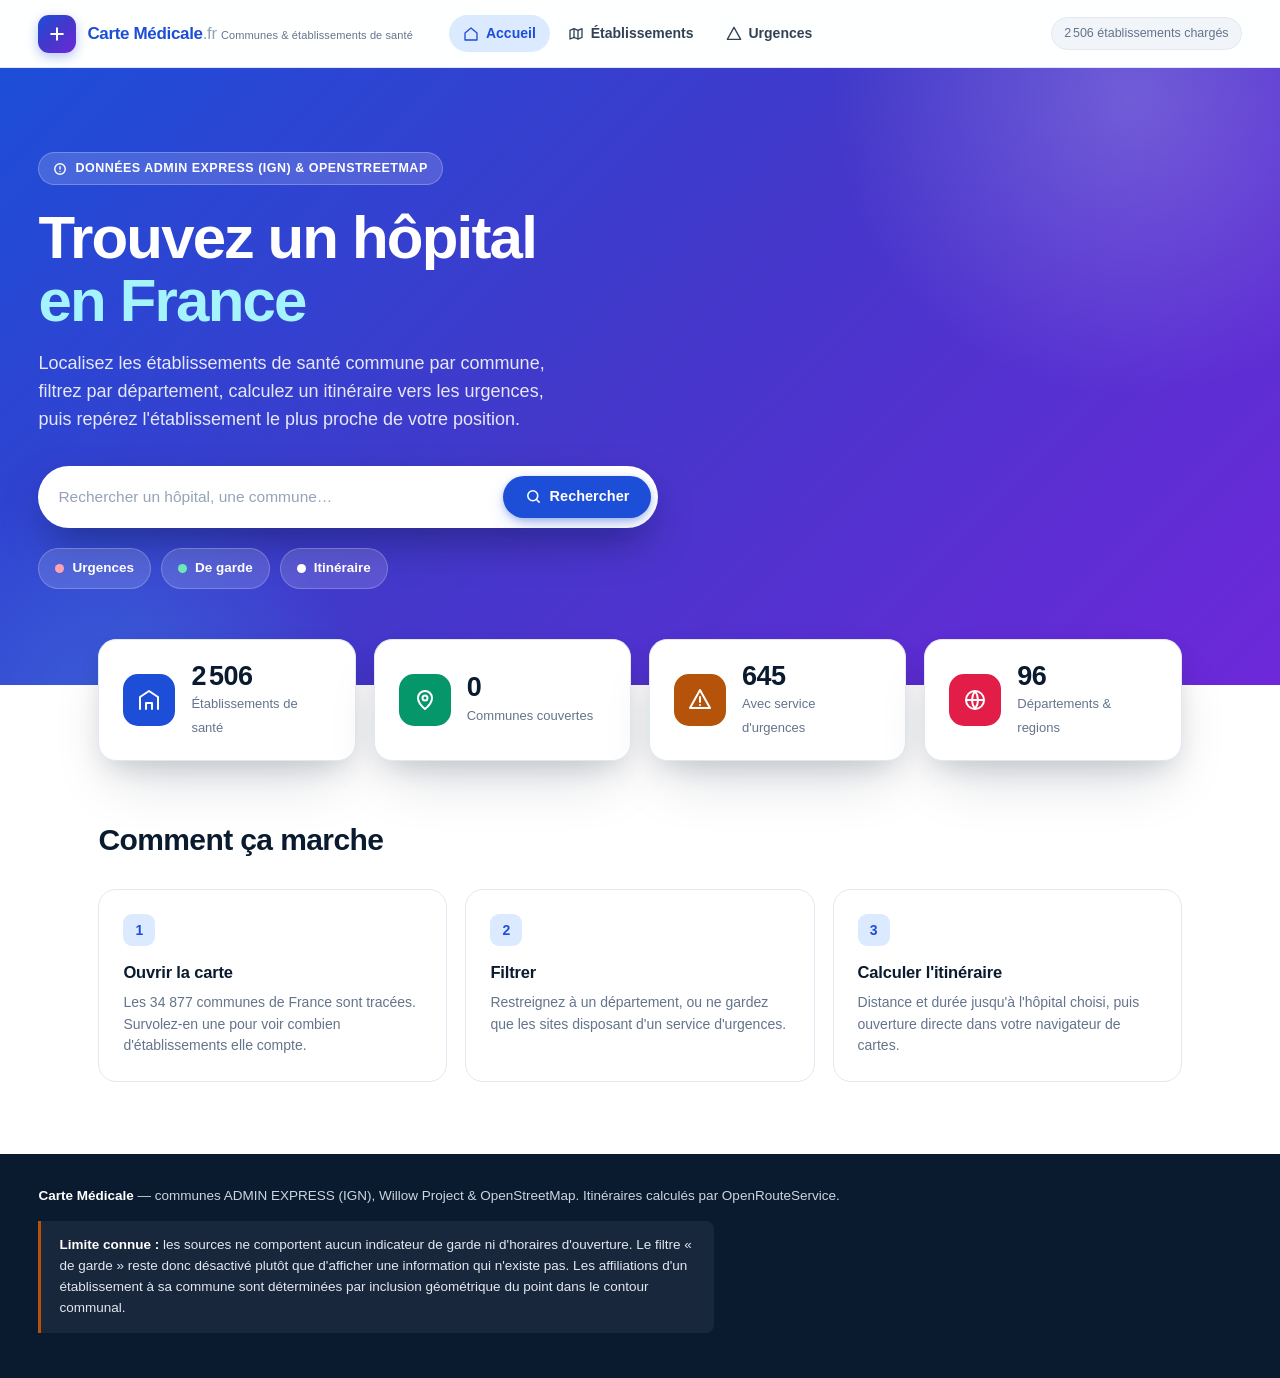
==== html/index.html @ 81b86004 "Ajout des sources GeoJSON statiques pour deploiement sans PHP" ====
<!DOCTYPE html>
<html lang="fr">
<head>
<meta charset="utf-8">
<meta name="viewport" content="width=device-width, initial-scale=1, viewport-fit=cover">
<meta name="description" content="Trouvez un hôpital, une clinique ou un service d'urgences en France. Carte interactive des 34 877 communes, itinéraire et établissement le plus proche.">
<meta name="theme-color" content="#1d4ed8">
<title>Carte Médicale — Trouvez un hôpital en France</title>
<link rel="preconnect" href="https://tile.openstreetmap.org">
<link rel="stylesheet" href="../vendor/leaflet.css">
<link rel="stylesheet" href="../vendor/MarkerCluster.css">
<link rel="stylesheet" href="../vendor/MarkerCluster.Default.css">
<link rel="stylesheet" href="../css/carte-medicale.css">
</head>
<body>

<!-- ================================================================== -->
<!-- Bandeau commun aux deux vues                                        -->
<!-- ================================================================== -->
<header class="bandeau">
  <a class="marque" href="#" data-aller-accueil>
    <span class="marque-pastille" aria-hidden="true">
      <svg width="20" height="20" viewBox="0 0 24 24" fill="none" stroke="#fff" stroke-width="2.4" stroke-linecap="round" stroke-linejoin="round">
        <path d="M12 5v14M5 12h14"/>
      </svg>
    </span>
    <span>
      <span class="marque-nom">Carte Médicale<span>.fr</span></span>
      <span class="marque-sous">Communes &amp; établissements de santé</span>
    </span>
  </a>

  <nav class="nav" aria-label="Navigation principale">
    <a href="#" data-aller-accueil class="actif" data-vue="accueil">
      <svg viewBox="0 0 24 24" fill="none" stroke="currentColor" stroke-width="2" stroke-linecap="round" stroke-linejoin="round"><path d="M3 10.5 12 3l9 7.5V21H3z"/></svg>
      Accueil
    </a>
    <a href="#" data-aller-carte data-vue="carte">
      <svg viewBox="0 0 24 24" fill="none" stroke="currentColor" stroke-width="2" stroke-linecap="round" stroke-linejoin="round"><path d="M9 4 3 6.5v13L9 17l6 2.5 6-2.5v-13L15 6.5z"/><path d="M9 4v13M15 6.5v13"/></svg>
      Établissements
    </a>
    <button type="button" data-aller-carte data-ouvrir-urgences>
      <svg viewBox="0 0 24 24" fill="none" stroke="currentColor" stroke-width="2" stroke-linecap="round" stroke-linejoin="round"><path d="M12 2 2 20h20z"/></svg>
      Urgences
    </button>
  </nav>

  <!-- Emplacement d'accueil : le champ de recherche y est posé au départ -->
  <span id="slot-recherche-hero" class="recherche-bloc-slot"></span>

  <!-- Emplacement de la carte : le même champ y est déplacé -->
  <span id="slot-recherche-carte" class="recherche-bloc-slot"></span>

  <div class="bandeau-droite">
    <span id="etat-donnees" class="etat-donnees" role="status" aria-live="polite">Chargement…</span>
  </div>
</header>

<style>
/* Le conteneur du champ de recherche n'a pas de mise en forme propre :
   c'est `.recherche-bloc` qui est stylé, où qu'il soit posé. */
.recherche-bloc-slot { flex: 1; min-width: 0; display: flex; }
.recherche-bloc-slot:empty { display: none; }
.bandeau .recherche-bloc-slot { flex: 1; max-width: 460px; }
/* L'emplacement d'accueil ne doit pas voler de place au titre. */
#slot-recherche { flex: 1; min-width: 0; display: flex; }
#slot-recherche .recherche-bloc { flex: 1; min-width: 0; }
</style>

<!-- ================================================================== -->
<!-- Vue 1 — Accueil                                                     -->
<!-- ================================================================== -->
<main id="vue-accueil" class="accueil">

  <section class="heros">
    <span class="heros-eyebrow">
      <svg width="14" height="14" viewBox="0 0 24 24" fill="none" stroke="currentColor" stroke-width="2.4" stroke-linecap="round" stroke-linejoin="round"><circle cx="12" cy="12" r="9"/><path d="M12 8v4M12 16h.01"/></svg>
      Données ADMIN EXPRESS (IGN) &amp; OpenStreetMap
    </span>

    <h1>Trouvez un hôpital <em>en France</em></h1>
    <p class="lede">
      Localisez les établissements de santé commune par commune, filtrez par
      département, calculez un itinéraire vers les urgences, puis repérez
      l'établissement le plus proche de votre position.
    </p>

    <!-- Bloc de recherche : déplacé dans l'en-tête quand la carte s'ouvre -->
    <div class="heros-recherche" id="rangee-recherche">
      <span id="slot-recherche" class="slot-recherche">
        <span class="recherche-bloc" id="bloc-recherche">
          <label for="recherche" class="vh">Rechercher un établissement ou une commune</label>
          <input id="recherche" type="search" autocomplete="off" role="combobox"
                 aria-expanded="false" aria-controls="resultats" aria-autocomplete="list"
                 placeholder="Rechercher un hôpital, une commune…">
          <div id="resultats" class="resultats" role="listbox" aria-label="Résultats de recherche"></div>
        </span>
      </span>
      <button type="button" class="btn btn--primaire" data-aller-carte data-lancer-recherche>
        <svg viewBox="0 0 24 24" fill="none" stroke="currentColor" stroke-width="2.2" stroke-linecap="round" stroke-linejoin="round"><circle cx="11" cy="11" r="7"/><path d="m20 20-3.5-3.5"/></svg>
        Rechercher
      </button>
    </div>

    <div class="heros-filtres">
      <button type="button" class="puce puce--urgence" id="puce-urgences" aria-pressed="false">
        <span class="pastille"></span> Urgences
      </button>
      <button type="button" class="puce puce--garde" id="puce-garde" aria-pressed="false"
              title="Aucun champ de garde dans les données sources">
        <span class="pastille"></span> De garde
      </button>
      <button type="button" class="puce" data-aller-carte>
        <span class="pastille"></span> Itinéraire
      </button>
    </div>
  </section>

  <section class="chiffres" aria-label="Chiffres clés">
    <article class="carte-chiffre">
      <span class="pastille pastille--bleu" aria-hidden="true">
        <svg viewBox="0 0 24 24" fill="none" stroke="currentColor" stroke-width="2" stroke-linecap="round" stroke-linejoin="round"><path d="M3 21V9l9-6 9 6v12"/><path d="M9 21v-6h6v6"/></svg>
      </span>
      <div>
        <b id="stat-hero-etablissements">—</b>
        <span>Établissements de santé</span>
      </div>
    </article>

    <article class="carte-chiffre">
      <span class="pastille pastille--garde" aria-hidden="true">
        <svg viewBox="0 0 24 24" fill="none" stroke="currentColor" stroke-width="2" stroke-linecap="round" stroke-linejoin="round"><path d="M12 21s-7-5.7-7-11a7 7 0 1 1 14 0c0 5.3-7 11-7 11z"/><circle cx="12" cy="10" r="2.5"/></svg>
      </span>
      <div>
        <b id="stat-hero-communes">—</b>
        <span>Communes couvertes</span>
      </div>
    </article>

    <article class="carte-chiffre">
      <span class="pastille pastille--alerte" aria-hidden="true">
        <svg viewBox="0 0 24 24" fill="none" stroke="currentColor" stroke-width="2" stroke-linecap="round" stroke-linejoin="round"><path d="M12 2 2 20h20z"/><path d="M12 9v5M12 17h.01"/></svg>
      </span>
      <div>
        <b id="stat-hero-urgences">—</b>
        <span>Avec service d'urgences</span>
      </div>
    </article>

    <article class="carte-chiffre">
      <span class="pastille pastille--urgence" aria-hidden="true">
        <svg viewBox="0 0 24 24" fill="none" stroke="currentColor" stroke-width="2" stroke-linecap="round" stroke-linejoin="round"><circle cx="12" cy="12" r="9"/><path d="M3 12h18M12 3a15 15 0 0 1 0 18 15 15 0 0 1 0-18"/></svg>
      </span>
      <div>
        <b id="stat-hero-departements">—</b>
        <span>Départements &amp; regions</span>
      </div>
    </article>
  </section>

  <section class="parcours">
    <h2>Comment ça marche</h2>
    <div class="parcours-grille">
      <a class="etape" href="#" data-aller-carte>
        <span class="num">1</span>
        <h3>Ouvrir la carte</h3>
        <p>Les 34 877 communes de France sont tracées. Survolez-en une pour voir
           combien d'établissements elle compte.</p>
      </a>
      <a class="etape" href="#" data-aller-carte>
        <span class="num">2</span>
        <h3>Filtrer</h3>
        <p>Restreignez à un département, ou ne gardez que les sites disposant
           d'un service d'urgences.</p>
      </a>
      <a class="etape" href="#" data-aller-carte>
        <span class="num">3</span>
        <h3>Calculer l'itinéraire</h3>
        <p>Distance et durée jusqu'à l'hôpital choisi, puis ouverture
           directe dans votre navigateur de cartes.</p>
      </a>
    </div>
  </section>

  <footer class="pied">
    <strong>Carte Médicale</strong> — communes ADMIN EXPRESS (IGN), Willow Project
    &amp; OpenStreetMap. Itinéraires calculés par OpenRouteService.
    <p class="limite">
      <strong>Limite connue :</strong> les sources ne comportent aucun indicateur
      de garde ni d'horaires d'ouverture. Le filtre « de garde » reste donc
      désactivé plutôt que d'afficher une information qui n'existe pas. Les
      affiliations d'un établissement à sa commune sont déterminées par
      inclusion géométrique du point dans le contour communal.
    </p>
  </footer>
</main>

<!-- ================================================================== -->
<!-- Vue 2 — Carte                                                       -->
<!-- ================================================================== -->
<div id="vue-carte" class="vue-carte" hidden>
  <div id="carte" role="application" aria-label="Carte interactive des établissements de santé"></div>
  <div class="voile" aria-hidden="true"></div>

  <!-- Panneau Filtres -->
  <section class="flotant flotant--filtres" aria-label="Filtres">
    <header class="flotant-entete">
      <span class="glyphe" aria-hidden="true">
        <svg viewBox="0 0 24 24" fill="none" stroke="currentColor" stroke-width="2.2" stroke-linecap="round" stroke-linejoin="round"><path d="M3 5h18l-7 8v6l-4-2v-4z"/></svg>
      </span>
      <h2>Filtres</h2>
      <button type="button" class="fermer" data-masquer="filtres" aria-label="Fermer le panneau Filtres">&times;</button>
    </header>

    <div class="flotant-corps">
      <div class="champ">
        <label for="filtre-departement">Département</label>
        <select id="filtre-departement">
          <option value="">Tous les départements</option>
        </select>
      </div>

      <hr class="separateur">

      <div class="champ">
        <label id="label-type">Type d'établissement</label>
        <div role="group" aria-labelledby="label-type">
          <label class="case">
            <input type="checkbox" id="filtre-type-tous" checked>
            <span class="texte">Tous les établissements</span>
          </label>
          <label class="case">
            <input type="checkbox" id="filtre-type-urgences">
            <span class="texte">Avec service d'urgences
              <span class="note">Établissements déclarant « yes » ou « limited »</span>
            </span>
          </label>
          <label class="case desactive" id="case-garde">
            <input type="checkbox" id="filtre-type-garde" disabled>
            <span class="texte">De garde
              <span class="note">Aucune donnée de garde dans les sources</span>
            </span>
          </label>
        </div>
      </div>

      <hr class="separateur">

      <button type="button" class="btn btn--primaire btn--bloc" id="btn-rechercher">
        <svg viewBox="0 0 24 24" fill="none" stroke="currentColor" stroke-width="2.2" stroke-linecap="round" stroke-linejoin="round"><circle cx="11" cy="11" r="7"/><path d="m20 20-3.5-3.5"/></svg>
        Rechercher
      </button>
      <button type="button" class="lien-discret" id="btn-reinitialiser">
        <svg viewBox="0 0 24 24" fill="none" stroke="currentColor" stroke-width="2.2" stroke-linecap="round" stroke-linejoin="round"><path d="M3 12a9 9 0 1 0 3-6.7"/><path d="M3 4v5h5"/></svg>
        Réinitialiser
      </button>

      <p class="resume-filtre" id="resume-filtre" role="status" aria-live="polite"></p>

      <!-- Légende de la rampe. Elle vit dans le panneau Filtres : c'est le
           seul endroit où la couleur a besoin d'être expliquée, et cela évite
           un cinquième bloc flottant qui concurrencerait la carte. -->
      <div class="legende-carte" id="legende-carte">
        <h2>Établissements par commune</h2>
        <ul id="legende-classes"></ul>
        <p class="legende-note">En gris : les communes hors du département filtré.</p>
      </div>
    </div>
  </section>

  <!-- Panneau Itinéraire -->
  <section class="flotant flotant--route" id="flotant-route" aria-label="Calcul d'itinéraire">
    <header class="flotant-entete">
      <span class="glyphe" aria-hidden="true">
        <svg viewBox="0 0 24 24" fill="none" stroke="currentColor" stroke-width="2.2" stroke-linecap="round" stroke-linejoin="round"><circle cx="6" cy="19" r="2.5"/><circle cx="18" cy="5" r="2.5"/><path d="M8.5 19h6a4 4 0 0 0 0-8h-5a4 4 0 0 1 0-8h6"/></svg>
      </span>
      <h2>Calcul d'itinéraire</h2>
      <button type="button" class="fermer" data-masquer="route" aria-label="Fermer le panneau Itinéraire">&times;</button>
    </header>

    <div class="flotant-corps">
      <div class="champ">
        <label for="route-depart">Point de départ</label>
        <select id="route-depart">
          <option value="">Ma position</option>
        </select>
      </div>

      <div class="champ">
        <label for="route-destination">Destination</label>
        <select id="route-destination">
          <option value="">Choisir un établissement…</option>
        </select>
      </div>

      <button type="button" class="btn btn--primaire btn--bloc" id="btn-route">
        <svg viewBox="0 0 24 24" fill="none" stroke="currentColor" stroke-width="2.2" stroke-linecap="round" stroke-linejoin="round"><path d="m9 20-6-3V4l6 3"/><path d="m15 4 6 3v13l-6-3"/><path d="M9 7v13M15 7v13"/></svg>
        Calculer l'itinéraire
      </button>

      <div class="resultat-route" id="route-resultat" hidden>
        <dl>
          <dt>
            <svg viewBox="0 0 24 24" fill="none" stroke="currentColor" stroke-width="2" stroke-linecap="round" stroke-linejoin="round"><path d="M4 17 9 12l4 3 7-9"/><path d="M17 6h3v3"/></svg>
            Distance
          </dt>
          <dd id="route-distance">—</dd>
          <dt>
            <svg viewBox="0 0 24 24" fill="none" stroke="currentColor" stroke-width="2" stroke-linecap="round" stroke-linejoin="round"><circle cx="12" cy="12" r="9"/><path d="M12 7v5l3.5 2"/></svg>
            Durée estimée
          </dt>
          <dd id="route-duree">—</dd>
        </dl>
        <a class="btn btn--succes btn--bloc" id="route-google" href="#" target="_blank" rel="noopener noreferrer">
          <svg viewBox="0 0 24 24" fill="none" stroke="currentColor" stroke-width="2.2" stroke-linecap="round" stroke-linejoin="round"><path d="M14 3h7v7"/><path d="M10 14 21 3"/><path d="M21 14v5a2 2 0 0 1-2 2H5a2 2 0 0 1-2-2V5a2 2 0 0 1 2-2h5"/></svg>
          Ouvrir dans Google Maps
        </a>
      </div>
    </div>
  </section>

  <!-- Liste des établissements -->
  <section class="flotant flotant--liste" aria-label="Liste des établissements">
    <p class="compteur" id="compteur-filtre" role="status" aria-live="polite">—</p>
    <div class="liste" id="liste-hopitaux"></div>
  </section>

  <!-- Filtres rapides -->
  <div class="filtres-rapides" id="filtres" role="group" aria-label="Filtrer les établissements">
    <button type="button" data-filtre="tous" class="actif" aria-pressed="true">
      <span class="pastille"></span> Tous
    </button>
    <button type="button" data-filtre="urgences" aria-pressed="false">
      <span class="pastille"></span> Urgences
    </button>
    <button type="button" data-filtre="garde" aria-pressed="false" disabled
            title="Aucun champ de garde dans les données sources">
      <span class="pastille"></span> De garde
    </button>
  </div>

  <div class="bouton-position">
    <button type="button" class="btn btn--primaire btn--proche" id="btn-position">
      <svg viewBox="0 0 24 24" fill="none" stroke="currentColor" stroke-width="2.2" stroke-linecap="round" stroke-linejoin="round"><circle cx="12" cy="12" r="3.5"/><circle cx="12" cy="12" r="8"/><path d="M12 1v3M12 20v3M1 12h3M20 12h3"/></svg>
      Hôpital le plus proche
    </button>
  </div>

  <div class="controles-carte">
    <button type="button" class="controle" id="zoom-plus" aria-label="Zoomer">
      <svg viewBox="0 0 24 24" fill="none" stroke="currentColor" stroke-width="2.4" stroke-linecap="round"><path d="M12 5v14M5 12h14"/></svg>
    </button>
    <button type="button" class="controle" id="zoom-moins" aria-label="Dézoomer">
      <svg viewBox="0 0 24 24" fill="none" stroke="currentColor" stroke-width="2.4" stroke-linecap="round"><path d="M5 12h14"/></svg>
    </button>
    <button type="button" class="controle" id="recentre" aria-label="Revenir à la vue d'ensemble de la France">
      <svg viewBox="0 0 24 24" fill="none" stroke="currentColor" stroke-width="2.2" stroke-linecap="round" stroke-linejoin="round"><circle cx="12" cy="12" r="9"/><circle cx="12" cy="12" r="2.5"/></svg>
    </button>
    <button type="button" class="controle" id="btn-fond" aria-pressed="true"
            title="Fond de carte sobre — cliquer pour le fond détaillé">
      <svg viewBox="0 0 24 24" fill="none" stroke="currentColor" stroke-width="2" stroke-linecap="round" stroke-linejoin="round"><path d="M3 6.5 9 4l6 2.5L21 4v13.5L15 20l-6-2.5L3 20z"/><path d="M9 4v13.5M15 6.5V20"/></svg>
    </button>
  </div>

  <div id="infobulle" aria-hidden="true"></div>

  <!-- Fiches générées par ui.js -->
  <section id="panneau-proche" class="volet" aria-label="Établissement le plus proche" aria-live="polite"></section>
  <section id="panneau-itineraire" class="volet" aria-label="Itinéraire"></section>
  <section id="fiche-hopital" class="volet" aria-label="Fiche de l'établissement"></section>
  <section id="fiche-commune" class="volet" aria-label="Fiche de la commune"></section>

  <!-- Sélecteur de rayon, masqué : la distance se règle dans la liste -->
  <div class="vh">
    <label for="rayon">Rayon de recherche</label>
    <select id="rayon">
      <option value="">Tout le pays</option>
      <option value="5">5 km</option>
      <option value="10" selected>10 km</option>
      <option value="25">25 km</option>
      <option value="50">50 km</option>
    </select>
  </div>
</div>

<!-- Conteneurs globaux -->
<div id="notifications" aria-live="polite" aria-atomic="false"></div>

<div id="chargement" role="status" aria-live="polite">
  <div class="squelette" aria-hidden="true"></div>
  <div id="chargement-texte">Chargement des établissements de santé…</div>
</div>

<script src="../vendor/leaflet.js"></script>
<script src="../vendor/leaflet.markercluster.js"></script>
<script src="../js/data-manager.js"></script>
<script src="../js/routing.js"></script>
<script src="../js/map-view.js"></script>
<script src="../js/ui.js"></script>
<script src="../js/parcours.js"></script>
<script src="../js/app.js"></script>
</body>
</html>
---- vendor/leaflet.css ----
/* required styles */

.leaflet-pane,
.leaflet-tile,
.leaflet-marker-icon,
.leaflet-marker-shadow,
.leaflet-tile-container,
.leaflet-pane > svg,
.leaflet-pane > canvas,
.leaflet-zoom-box,
.leaflet-image-layer,
.leaflet-layer {
	position: absolute;
	left: 0;
	top: 0;
	}
.leaflet-container {
	overflow: hidden;
	}
.leaflet-tile,
.leaflet-marker-icon,
.leaflet-marker-shadow {
	-webkit-user-select: none;
	   -moz-user-select: none;
	        user-select: none;
	  -webkit-user-drag: none;
	}
/* Prevents IE11 from highlighting tiles in blue */
.leaflet-tile::selection {
	background: transparent;
}
/* Safari renders non-retina tile on retina better with this, but Chrome is worse */
.leaflet-safari .leaflet-tile {
	image-rendering: -webkit-optimize-contrast;
	}
/* hack that prevents hw layers "stretching" when loading new tiles */
.leaflet-safari .leaflet-tile-container {
	width: 1600px;
	height: 1600px;
	-webkit-transform-origin: 0 0;
	}
.leaflet-marker-icon,
.leaflet-marker-shadow {
	display: block;
	}
/* .leaflet-container svg: reset svg max-width decleration shipped in Joomla! (joomla.org) 3.x */
/* .leaflet-container img: map is broken in FF if you have max-width: 100% on tiles */
.leaflet-container .leaflet-overlay-pane svg {
	max-width: none !important;
	max-height: none !important;
	}
.leaflet-container .leaflet-marker-pane img,
.leaflet-container .leaflet-shadow-pane img,
.leaflet-container .leaflet-tile-pane img,
.leaflet-container img.leaflet-image-layer,
.leaflet-container .leaflet-tile {
	max-width: none !important;
	max-height: none !important;
	width: auto;
	padding: 0;
	}

.leaflet-container img.leaflet-tile {
	/* See: https://bugs.chromium.org/p/chromium/issues/detail?id=600120 */
	mix-blend-mode: plus-lighter;
}

.leaflet-container.leaflet-touch-zoom {
	-ms-touch-action: pan-x pan-y;
	touch-action: pan-x pan-y;
	}
.leaflet-container.leaflet-touch-drag {
	-ms-touch-action: pinch-zoom;
	/* Fallback for FF which doesn't support pinch-zoom */
	touch-action: none;
	touch-action: pinch-zoom;
}
.leaflet-container.leaflet-touch-drag.leaflet-touch-zoom {
	-ms-touch-action: none;
	touch-action: none;
}
.leaflet-container {
	-webkit-tap-highlight-color: transparent;
}
.leaflet-container a {
	-webkit-tap-highlight-color: rgba(51, 181, 229, 0.4);
}
.leaflet-tile {
	filter: inherit;
	visibility: hidden;
	}
.leaflet-tile-loaded {
	visibility: inherit;
	}
.leaflet-zoom-box {
	width: 0;
	height: 0;
	-moz-box-sizing: border-box;
	     box-sizing: border-box;
	z-index: 800;
	}
/* workaround for https://bugzilla.mozilla.org/show_bug.cgi?id=888319 */
.leaflet-overlay-pane svg {
	-moz-user-select: none;
	}

.leaflet-pane         { z-index: 400; }

.leaflet-tile-pane    { z-index: 200; }
.leaflet-overlay-pane { z-index: 400; }
.leaflet-shadow-pane  { z-index: 500; }
.leaflet-marker-pane  { z-index: 600; }
.leaflet-tooltip-pane   { z-index: 650; }
.leaflet-popup-pane   { z-index: 700; }

.leaflet-map-pane canvas { z-index: 100; }
.leaflet-map-pane svg    { z-index: 200; }

.leaflet-vml-shape {
	width: 1px;
	height: 1px;
	}
.lvml {
	behavior: url(#default#VML);
	display: inline-block;
	position: absolute;
	}


/* control positioning */

.leaflet-control {
	position: relative;
	z-index: 800;
	pointer-events: visiblePainted; /* IE 9-10 doesn't have auto */
	pointer-events: auto;
	}
.leaflet-top,
.leaflet-bottom {
	position: absolute;
	z-index: 1000;
	pointer-events: none;
	}
.leaflet-top {
	top: 0;
	}
.leaflet-right {
	right: 0;
	}
.leaflet-bottom {
	bottom: 0;
	}
.leaflet-left {
	left: 0;
	}
.leaflet-control {
	float: left;
	clear: both;
	}
.leaflet-right .leaflet-control {
	float: right;
	}
.leaflet-top .leaflet-control {
	margin-top: 10px;
	}
.leaflet-bottom .leaflet-control {
	margin-bottom: 10px;
	}
.leaflet-left .leaflet-control {
	margin-left: 10px;
	}
.leaflet-right .leaflet-control {
	margin-right: 10px;
	}


/* zoom and fade animations */

.leaflet-fade-anim .leaflet-popup {
	opacity: 0;
	-webkit-transition: opacity 0.2s linear;
	   -moz-transition: opacity 0.2s linear;
	        transition: opacity 0.2s linear;
	}
.leaflet-fade-anim .leaflet-map-pane .leaflet-popup {
	opacity: 1;
	}
.leaflet-zoom-animated {
	-webkit-transform-origin: 0 0;
	    -ms-transform-origin: 0 0;
	        transform-origin: 0 0;
	}
svg.leaflet-zoom-animated {
	will-change: transform;
}

.leaflet-zoom-anim .leaflet-zoom-animated {
	-webkit-transition: -webkit-transform 0.25s cubic-bezier(0,0,0.25,1);
	   -moz-transition:    -moz-transform 0.25s cubic-bezier(0,0,0.25,1);
	        transition:         transform 0.25s cubic-bezier(0,0,0.25,1);
	}
.leaflet-zoom-anim .leaflet-tile,
.leaflet-pan-anim .leaflet-tile {
	-webkit-transition: none;
	   -moz-transition: none;
	        transition: none;
	}

.leaflet-zoom-anim .leaflet-zoom-hide {
	visibility: hidden;
	}


/* cursors */

.leaflet-interactive {
	cursor: pointer;
	}
.leaflet-grab {
	cursor: -webkit-grab;
	cursor:    -moz-grab;
	cursor:         grab;
	}
.leaflet-crosshair,
.leaflet-crosshair .leaflet-interactive {
	cursor: crosshair;
	}
.leaflet-popup-pane,
.leaflet-control {
	cursor: auto;
	}
.leaflet-dragging .leaflet-grab,
.leaflet-dragging .leaflet-grab .leaflet-interactive,
.leaflet-dragging .leaflet-marker-draggable {
	cursor: move;
	cursor: -webkit-grabbing;
	cursor:    -moz-grabbing;
	cursor:         grabbing;
	}

/* marker & overlays interactivity */
.leaflet-marker-icon,
.leaflet-marker-shadow,
.leaflet-image-layer,
.leaflet-pane > svg path,
.leaflet-tile-container {
	pointer-events: none;
	}

.leaflet-marker-icon.leaflet-interactive,
.leaflet-image-layer.leaflet-interactive,
.leaflet-pane > svg path.leaflet-interactive,
svg.leaflet-image-layer.leaflet-interactive path {
	pointer-events: visiblePainted; /* IE 9-10 doesn't have auto */
	pointer-events: auto;
	}

/* visual tweaks */

.leaflet-container {
	background: #ddd;
	outline-offset: 1px;
	}
.leaflet-container a {
	color: #0078A8;
	}
.leaflet-zoom-box {
	border: 2px dotted #38f;
	background: rgba(255,255,255,0.5);
	}


/* general typography */
.leaflet-container {
	font-family: "Helvetica Neue", Arial, Helvetica, sans-serif;
	font-size: 12px;
	font-size: 0.75rem;
	line-height: 1.5;
	}


/* general toolbar styles */

.leaflet-bar {
	box-shadow: 0 1px 5px rgba(0,0,0,0.65);
	border-radius: 4px;
	}
.leaflet-bar a {
	background-color: #fff;
	border-bottom: 1px solid #ccc;
	width: 26px;
	height: 26px;
	line-height: 26px;
	display: block;
	text-align: center;
	text-decoration: none;
	color: black;
	}
.leaflet-bar a,
.leaflet-control-layers-toggle {
	background-position: 50% 50%;
	background-repeat: no-repeat;
	display: block;
	}
.leaflet-bar a:hover,
.leaflet-bar a:focus {
	background-color: #f4f4f4;
	}
.leaflet-bar a:first-child {
	border-top-left-radius: 4px;
	border-top-right-radius: 4px;
	}
.leaflet-bar a:last-child {
	border-bottom-left-radius: 4px;
	border-bottom-right-radius: 4px;
	border-bottom: none;
	}
.leaflet-bar a.leaflet-disabled {
	cursor: default;
	background-color: #f4f4f4;
	color: #bbb;
	}

.leaflet-touch .leaflet-bar a {
	width: 30px;
	height: 30px;
	line-height: 30px;
	}
.leaflet-touch .leaflet-bar a:first-child {
	border-top-left-radius: 2px;
	border-top-right-radius: 2px;
	}
.leaflet-touch .leaflet-bar a:last-child {
	border-bottom-left-radius: 2px;
	border-bottom-right-radius: 2px;
	}

/* zoom control */

.leaflet-control-zoom-in,
.leaflet-control-zoom-out {
	font: bold 18px 'Lucida Console', Monaco, monospace;
	text-indent: 1px;
	}

.leaflet-touch .leaflet-control-zoom-in, .leaflet-touch .leaflet-control-zoom-out  {
	font-size: 22px;
	}


/* layers control */

.leaflet-control-layers {
	box-shadow: 0 1px 5px rgba(0,0,0,0.4);
	background: #fff;
	border-radius: 5px;
	}
.leaflet-control-layers-toggle {
	background-image: url(images/layers.png);
	width: 36px;
	height: 36px;
	}
.leaflet-retina .leaflet-control-layers-toggle {
	background-image: url(images/layers-2x.png);
	background-size: 26px 26px;
	}
.leaflet-touch .leaflet-control-layers-toggle {
	width: 44px;
	height: 44px;
	}
.leaflet-control-layers .leaflet-control-layers-list,
.leaflet-control-layers-expanded .leaflet-control-layers-toggle {
	display: none;
	}
.leaflet-control-layers-expanded .leaflet-control-layers-list {
	display: block;
	position: relative;
	}
.leaflet-control-layers-expanded {
	padding: 6px 10px 6px 6px;
	color: #333;
	background: #fff;
	}
.leaflet-control-layers-scrollbar {
	overflow-y: scroll;
	overflow-x: hidden;
	padding-right: 5px;
	}
.leaflet-control-layers-selector {
	margin-top: 2px;
	position: relative;
	top: 1px;
	}
.leaflet-control-layers label {
	display: block;
	font-size: 13px;
	font-size: 1.08333em;
	}
.leaflet-control-layers-separator {
	height: 0;
	border-top: 1px solid #ddd;
	margin: 5px -10px 5px -6px;
	}

/* Default icon URLs */
.leaflet-default-icon-path { /* used only in path-guessing heuristic, see L.Icon.Default */
	background-image: url(images/marker-icon.png);
	}


/* attribution and scale controls */

.leaflet-container .leaflet-control-attribution {
	background: #fff;
	background: rgba(255, 255, 255, 0.8);
	margin: 0;
	}
.leaflet-control-attribution,
.leaflet-control-scale-line {
	padding: 0 5px;
	color: #333;
	line-height: 1.4;
	}
.leaflet-control-attribution a {
	text-decoration: none;
	}
.leaflet-control-attribution a:hover,
.leaflet-control-attribution a:focus {
	text-decoration: underline;
	}
.leaflet-attribution-flag {
	display: inline !important;
	vertical-align: baseline !important;
	width: 1em;
	height: 0.6669em;
	}
.leaflet-left .leaflet-control-scale {
	margin-left: 5px;
	}
.leaflet-bottom .leaflet-control-scale {
	margin-bottom: 5px;
	}
.leaflet-control-scale-line {
	border: 2px solid #777;
	border-top: none;
	line-height: 1.1;
	padding: 2px 5px 1px;
	white-space: nowrap;
	-moz-box-sizing: border-box;
	     box-sizing: border-box;
	background: rgba(255, 255, 255, 0.8);
	text-shadow: 1px 1px #fff;
	}
.leaflet-control-scale-line:not(:first-child) {
	border-top: 2px solid #777;
	border-bottom: none;
	margin-top: -2px;
	}
.leaflet-control-scale-line:not(:first-child):not(:last-child) {
	border-bottom: 2px solid #777;
	}

.leaflet-touch .leaflet-control-attribution,
.leaflet-touch .leaflet-control-layers,
.leaflet-touch .leaflet-bar {
	box-shadow: none;
	}
.leaflet-touch .leaflet-control-layers,
.leaflet-touch .leaflet-bar {
	border: 2px solid rgba(0,0,0,0.2);
	background-clip: padding-box;
	}


/* popup */

.leaflet-popup {
	position: absolute;
	text-align: center;
	margin-bottom: 20px;
	}
.leaflet-popup-content-wrapper {
	padding: 1px;
	text-align: left;
	border-radius: 12px;
	}
.leaflet-popup-content {
	margin: 13px 24px 13px 20px;
	line-height: 1.3;
	font-size: 13px;
	font-size: 1.08333em;
	min-height: 1px;
	}
.leaflet-popup-content p {
	margin: 17px 0;
	margin: 1.3em 0;
	}
.leaflet-popup-tip-container {
	width: 40px;
	height: 20px;
	position: absolute;
	left: 50%;
	margin-top: -1px;
	margin-left: -20px;
	overflow: hidden;
	pointer-events: none;
	}
.leaflet-popup-tip {
	width: 17px;
	height: 17px;
	padding: 1px;

	margin: -10px auto 0;
	pointer-events: auto;

	-webkit-transform: rotate(45deg);
	   -moz-transform: rotate(45deg);
	    -ms-transform: rotate(45deg);
	        transform: rotate(45deg);
	}
.leaflet-popup-content-wrapper,
.leaflet-popup-tip {
	background: white;
	color: #333;
	box-shadow: 0 3px 14px rgba(0,0,0,0.4);
	}
.leaflet-container a.leaflet-popup-close-button {
	position: absolute;
	top: 0;
	right: 0;
	border: none;
	text-align: center;
	width: 24px;
	height: 24px;
	font: 16px/24px Tahoma, Verdana, sans-serif;
	color: #757575;
	text-decoration: none;
	background: transparent;
	}
.leaflet-container a.leaflet-popup-close-button:hover,
.leaflet-container a.leaflet-popup-close-button:focus {
	color: #585858;
	}
.leaflet-popup-scrolled {
	overflow: auto;
	}

.leaflet-oldie .leaflet-popup-content-wrapper {
	-ms-zoom: 1;
	}
.leaflet-oldie .leaflet-popup-tip {
	width: 24px;
	margin: 0 auto;

	-ms-filter: "progid:DXImageTransform.Microsoft.Matrix(M11=0.70710678, M12=0.70710678, M21=-0.70710678, M22=0.70710678)";
	filter: progid:DXImageTransform.Microsoft.Matrix(M11=0.70710678, M12=0.70710678, M21=-0.70710678, M22=0.70710678);
	}

.leaflet-oldie .leaflet-control-zoom,
.leaflet-oldie .leaflet-control-layers,
.leaflet-oldie .leaflet-popup-content-wrapper,
.leaflet-oldie .leaflet-popup-tip {
	border: 1px solid #999;
	}


/* div icon */

.leaflet-div-icon {
	background: #fff;
	border: 1px solid #666;
	}


/* Tooltip */
/* Base styles for the element that has a tooltip */
.leaflet-tooltip {
	position: absolute;
	padding: 6px;
	background-color: #fff;
	border: 1px solid #fff;
	border-radius: 3px;
	color: #222;
	white-space: nowrap;
	-webkit-user-select: none;
	-moz-user-select: none;
	-ms-user-select: none;
	user-select: none;
	pointer-events: none;
	box-shadow: 0 1px 3px rgba(0,0,0,0.4);
	}
.leaflet-tooltip.leaflet-interactive {
	cursor: pointer;
	pointer-events: auto;
	}
.leaflet-tooltip-top:before,
.leaflet-tooltip-bottom:before,
.leaflet-tooltip-left:before,
.leaflet-tooltip-right:before {
	position: absolute;
	pointer-events: none;
	border: 6px solid transparent;
	background: transparent;
	content: "";
	}

/* Directions */

.leaflet-tooltip-bottom {
	margin-top: 6px;
}
.leaflet-tooltip-top {
	margin-top: -6px;
}
.leaflet-tooltip-bottom:before,
.leaflet-tooltip-top:before {
	left: 50%;
	margin-left: -6px;
	}
.leaflet-tooltip-top:before {
	bottom: 0;
	margin-bottom: -12px;
	border-top-color: #fff;
	}
.leaflet-tooltip-bottom:before {
	top: 0;
	margin-top: -12px;
	margin-left: -6px;
	border-bottom-color: #fff;
	}
.leaflet-tooltip-left {
	margin-left: -6px;
}
.leaflet-tooltip-right {
	margin-left: 6px;
}
.leaflet-tooltip-left:before,
.leaflet-tooltip-right:before {
	top: 50%;
	margin-top: -6px;
	}
.leaflet-tooltip-left:before {
	right: 0;
	margin-right: -12px;
	border-left-color: #fff;
	}
.leaflet-tooltip-right:before {
	left: 0;
	margin-left: -12px;
	border-right-color: #fff;
	}

/* Printing */

@media print {
	/* Prevent printers from removing background-images of controls. */
	.leaflet-control {
		-webkit-print-color-adjust: exact;
		print-color-adjust: exact;
		}
	}
---- vendor/MarkerCluster.css ----
.leaflet-cluster-anim .leaflet-marker-icon, .leaflet-cluster-anim .leaflet-marker-shadow {
	-webkit-transition: -webkit-transform 0.3s ease-out, opacity 0.3s ease-in;
	-moz-transition: -moz-transform 0.3s ease-out, opacity 0.3s ease-in;
	-o-transition: -o-transform 0.3s ease-out, opacity 0.3s ease-in;
	transition: transform 0.3s ease-out, opacity 0.3s ease-in;
}

.leaflet-cluster-spider-leg {
	/* stroke-dashoffset (duration and function) should match with leaflet-marker-icon transform in order to track it exactly */
	-webkit-transition: -webkit-stroke-dashoffset 0.3s ease-out, -webkit-stroke-opacity 0.3s ease-in;
	-moz-transition: -moz-stroke-dashoffset 0.3s ease-out, -moz-stroke-opacity 0.3s ease-in;
	-o-transition: -o-stroke-dashoffset 0.3s ease-out, -o-stroke-opacity 0.3s ease-in;
	transition: stroke-dashoffset 0.3s ease-out, stroke-opacity 0.3s ease-in;
}
---- vendor/MarkerCluster.Default.css ----
.marker-cluster-small {
	background-color: rgba(181, 226, 140, 0.6);
	}
.marker-cluster-small div {
	background-color: rgba(110, 204, 57, 0.6);
	}

.marker-cluster-medium {
	background-color: rgba(241, 211, 87, 0.6);
	}
.marker-cluster-medium div {
	background-color: rgba(240, 194, 12, 0.6);
	}

.marker-cluster-large {
	background-color: rgba(253, 156, 115, 0.6);
	}
.marker-cluster-large div {
	background-color: rgba(241, 128, 23, 0.6);
	}

	/* IE 6-8 fallback colors */
.leaflet-oldie .marker-cluster-small {
	background-color: rgb(181, 226, 140);
	}
.leaflet-oldie .marker-cluster-small div {
	background-color: rgb(110, 204, 57);
	}

.leaflet-oldie .marker-cluster-medium {
	background-color: rgb(241, 211, 87);
	}
.leaflet-oldie .marker-cluster-medium div {
	background-color: rgb(240, 194, 12);
	}

.leaflet-oldie .marker-cluster-large {
	background-color: rgb(253, 156, 115);
	}
.leaflet-oldie .marker-cluster-large div {
	background-color: rgb(241, 128, 23);
}

.marker-cluster {
	background-clip: padding-box;
	border-radius: 20px;
	}
.marker-cluster div {
	width: 30px;
	height: 30px;
	margin-left: 5px;
	margin-top: 5px;

	text-align: center;
	border-radius: 15px;
	font: 12px "Helvetica Neue", Arial, Helvetica, sans-serif;
	}
.marker-cluster span {
	line-height: 30px;
	}
---- css/carte-medicale.css ----
/* ==========================================================================
   Carte médicale — feuille de style principale
   --------------------------------------------------------------------------
   Structure en deux vues :
     1. Accueil  — bandeau d'accueil, recherche, chiffres clés
     2. Carte    — carte plein écran, panneau Filtres, panneau Itinéraire

   Principes de couleur :
   - le bleu profond porte la navigation, il n'est jamais réservé au sens ;
   - le rouge est réservé aux urgences, le vert à la garde : ce sont les deux
     seules couleurs qui portent une information d'état, et elles sont
     toujours doublées d'une icône et d'un libellé ;
   - aucune information ne repose sur la seule couleur ni sur la seule icône.

   Contrastes : texte principal #0A1A2F sur blanc (16,8:1), texte secondaire
   #475569 (7,5:1), texte inversé blanc sur #1D4ED8 (6,3:1). Les tons de gris
   ne portent jamais d'information, seulement de la hiérarchie.
   ========================================================================== */

:root {
  /* Encres et surfaces */
  --encre: #0a1a2f;
  --encre-2: #334155;
  --encre-3: #64748b;
  --encre-4: #94a3b8;
  --surface: #ffffff;
  --surface-2: #f8fafc;
  --surface-3: #f1f5f9;
  --bordure: #e2e8f0;
  --bordure-forte: #cbd5e1;

  /* Bleu d'accent — navigation, actions */
  --bleu: #1d4ed8;
  --bleu-600: #2563eb;
  --bleu-400: #60a5fa;
  --bleu-100: #dbeafe;
  --bleu-50: #eff6ff;

  /* Couleurs d'état — jamais utilisées pour la décoration */
  --urgence: #e11d48;
  --urgence-100: #ffe4e6;
  --garde: #059669;
  --garde-100: #d1fae5;
  --alerte: #b45309;
  --alerte-100: #fef3c7;
  --violet: #7c3aed;

  /* Dégradé du bandeau */
  --degrade: linear-gradient(135deg, #1d4ed8 0%, #4338ca 48%, #6d28d9 100%);

  --r-s: 8px;
  --r-m: 12px;
  --r-l: 18px;
  --r-xl: 26px;

  --o1: 0 1px 2px rgba(10, 26, 47, .06), 0 1px 3px rgba(10, 26, 47, .1);
  --o2: 0 4px 6px -1px rgba(10, 26, 47, .07), 0 12px 24px -6px rgba(10, 26, 47, .12);
  --o3: 0 12px 28px -8px rgba(10, 26, 47, .16), 0 28px 60px -16px rgba(10, 26, 47, .18);

  --t: 180ms cubic-bezier(.4, 0, .2, 1);
  --entete-h: 68px;
}

* { box-sizing: border-box; }

/* `hidden` doit l'emporter sur les règles d'affichage des vues.
   Sans cette force, `.accueil { display: flex }` continuerait de s'afficher
   alors que l'attribut est posé, et les deux vues se superposeraient. */
[hidden] { display: none !important; }

html, body {
  height: 100%;
  margin: 0;
  font: 15px/1.55 "Inter", -apple-system, BlinkMacSystemFont, "Segoe UI",
        Roboto, "Helvetica Neue", Arial, sans-serif;
  color: var(--encre);
  background: var(--surface-2);
  -webkit-font-smoothing: antialiased;
  text-rendering: optimizeLegibility;
}

:where(button, input, select, textarea) { font: inherit; color: inherit; }
button { cursor: pointer; border: 0; background: none; }

:focus-visible {
  outline: 3px solid var(--bleu-400);
  outline-offset: 2px;
  border-radius: 4px;
}

.vh {
  position: absolute; width: 1px; height: 1px; margin: -1px;
  padding: 0; overflow: hidden; clip: rect(0 0 0 0); white-space: nowrap; border: 0;
}

/* ------------------------------------------------------------------ */
/* Bandeau supérieur                                                  */
/* ------------------------------------------------------------------ */
.bandeau {
  position: sticky; top: 0; z-index: 1000;
  height: var(--entete-h);
  display: flex; align-items: center; gap: 28px;
  padding: 0 clamp(16px, 3vw, 40px);
  background: rgba(255, 255, 255, .86);
  backdrop-filter: saturate(180%) blur(14px);
  -webkit-backdrop-filter: saturate(180%) blur(14px);
  border-bottom: 1px solid var(--bordure);
}

.marque { display: flex; align-items: center; gap: 11px; text-decoration: none; color: inherit; }
.marque-pastille {
  width: 38px; height: 38px; flex: none;
  display: grid; place-items: center;
  background: var(--degrade);
  border-radius: 11px;
  box-shadow: 0 4px 12px rgba(29, 78, 216, .32);
}
.marque-nom {
  font-size: 17px; font-weight: 700; letter-spacing: -.02em;
  color: var(--bleu); line-height: 1.1;
}
.marque-nom span { color: var(--encre-4); font-weight: 500; }
.marque-sous { font-size: 11px; color: var(--encre-3); letter-spacing: .01em; }

.nav { display: flex; align-items: center; gap: 4px; margin-left: 8px; }
.nav a, .nav button {
  display: inline-flex; align-items: center; gap: 7px;
  padding: 8px 14px; border-radius: 999px;
  font-size: 14px; font-weight: 550; color: var(--encre-2);
  text-decoration: none; white-space: nowrap;
  transition: var(--t);
}
.nav a:hover, .nav button:hover { background: var(--bleu-50); color: var(--bleu); }
.nav .actif { background: var(--bleu-100); color: var(--bleu); }
.nav svg { width: 16px; height: 16px; flex: none; }

.bandeau-droite { margin-left: auto; display: flex; align-items: center; gap: 12px; }
.etat-donnees {
  font-size: 12.5px; color: var(--encre-3);
  padding: 6px 12px; border-radius: 999px;
  background: var(--surface-3); border: 1px solid var(--bordure);
  white-space: nowrap;
}
.etat-donnees.erreur { background: var(--urgence-100); border-color: #fecdd3; color: #9f1239; }

/* ------------------------------------------------------------------ */
/* Boutons                                                             */
/* ------------------------------------------------------------------ */
.btn {
  display: inline-flex; align-items: center; justify-content: center; gap: 8px;
  padding: 10px 18px; border-radius: var(--r-m);
  font-size: 14.5px; font-weight: 600; line-height: 1.2;
  transition: var(--t); white-space: nowrap;
}
.btn svg { width: 17px; height: 17px; flex: none; }
.btn--primaire {
  background: var(--bleu); color: #fff;
  box-shadow: 0 2px 6px rgba(29, 78, 216, .28), 0 8px 20px -6px rgba(29, 78, 216, .38);
}
.btn--primaire:hover { background: var(--bleu-600); transform: translateY(-1px); }
.btn--primaire:active { transform: translateY(0); }
.btn--fantome { background: var(--surface); color: var(--encre-2); border: 1px solid var(--bordure-forte); }
.btn--fantome:hover { background: var(--surface-2); color: var(--encre); border-color: var(--encre-4); }
.btn--succes { background: var(--garde); color: #fff; box-shadow: 0 2px 6px rgba(5, 150, 105, .28); }
.btn--succes:hover { background: #047857; transform: translateY(-1px); }
.btn[disabled] { opacity: .5; cursor: not-allowed; transform: none !important; }
.btn--bloc { width: 100%; }

/* ------------------------------------------------------------------ */
/* Vue 1 — Accueil                                                     */
/* ------------------------------------------------------------------ */
.accueil {
  min-height: 100vh; min-height: 100dvh;
  display: flex; flex-direction: column;
  background: var(--surface);
}

.heros {
  position: relative; overflow: hidden;
  background: var(--degrade);
  color: #fff;
  padding: clamp(44px, 7vw, 84px) clamp(16px, 3vw, 40px) clamp(52px, 8vw, 96px);
}
/* Deux halos disjoints du texte : c'est la texture, pas un information. */
.heros::before, .heros::after {
  content: ""; position: absolute; border-radius: 50%;
  pointer-events: none;
}
.heros::before {
  width: 620px; height: 620px; top: -280px; right: -160px;
  background: radial-gradient(circle, rgba(255,255,255,.20), transparent 68%);
}
.heros::after {
  width: 520px; height: 520px; bottom: -300px; left: -140px;
  background: radial-gradient(circle, rgba(56,189,248,.28), transparent 68%);
}
.heros > * { position: relative; z-index: 1; }

.heros-eyebrow {
  display: inline-flex; align-items: center; gap: 8px;
  padding: 6px 14px; border-radius: 999px;
  background: rgba(255, 255, 255, .16);
  border: 1px solid rgba(255, 255, 255, .24);
  font-size: 12.5px; font-weight: 600; letter-spacing: .04em; text-transform: uppercase;
  margin-bottom: 22px;
}
.heros h1 {
  margin: 0 0 18px;
  font-size: clamp(34px, 5.6vw, 60px);
  font-weight: 800; line-height: 1.04; letter-spacing: -.03em;
  max-width: 17ch;
}
.heros h1 em { font-style: normal; color: #a5f3fc; }
.heros p.lede {
  margin: 0 0 32px; max-width: 52ch;
  font-size: clamp(15px, 1.6vw, 18px);
  color: rgba(255, 255, 255, .88);
}

/* Recherche du bandeau */
.heros-recherche {
  display: flex; align-items: center; gap: 10px;
  max-width: 620px; padding: 7px 7px 7px 20px;
  background: #fff; border-radius: 999px;
  box-shadow: 0 18px 44px -12px rgba(4, 12, 40, .5);
}
.heros-recherche input {
  flex: 1; min-width: 0;
  border: 0; background: none; padding: 12px 0;
  font-size: 15.5px; color: var(--encre);
}
.heros-recherche input::placeholder { color: var(--encre-4); }
.heros-recherche input:focus { outline: none; }
.heros-recherche .btn { border-radius: 999px; padding: 12px 22px; }

.heros-filtres { display: flex; flex-wrap: wrap; gap: 10px; margin-top: 20px; }
.puce {
  display: inline-flex; align-items: center; gap: 8px;
  padding: 9px 16px; border-radius: 999px;
  background: rgba(255, 255, 255, .14);
  border: 1px solid rgba(255, 255, 255, .22);
  color: #fff; font-size: 13.5px; font-weight: 550;
  transition: var(--t);
}
.puce:hover { background: rgba(255, 255, 255, .24); }
.puce[aria-pressed="true"] { background: #fff; color: var(--bleu); border-color: #fff; }
.puce .pastille { width: 9px; height: 9px; border-radius: 50%; background: #fff; }
.puce[aria-pressed="true"] .pastille { background: currentColor; }
.puce--urgence .pastille { background: #fda4af; }
.puce--garde .pastille { background: #6ee7b7; }

/* Chiffres clés */
.chiffres {
  display: grid; gap: 18px;
  grid-template-columns: repeat(auto-fit, minmax(200px, 1fr));
  width: 100%; max-width: 1160px;
  margin: -46px auto 0; padding: 0 clamp(16px, 3vw, 40px);
  position: relative; z-index: 2;
}
.carte-chiffre {
  display: flex; align-items: center; gap: 16px;
  padding: 22px 24px;
  background: var(--surface); border: 1px solid var(--bordure);
  border-radius: var(--r-l); box-shadow: var(--o3);
  transition: var(--t);
}
.carte-chiffre:hover { transform: translateY(-3px); box-shadow: var(--o3); }
.carte-chiffre .pastille {
  width: 52px; height: 52px; flex: none;
  display: grid; place-items: center; border-radius: 15px;
}
.carte-chiffre .pastille svg { width: 24px; height: 24px; color: #fff; }
.pastille--bleu    { background: var(--bleu); }
.pastille--garde   { background: var(--garde); }
.pastille--alerte  { background: var(--alerte); }
.pastille--urgence { background: var(--urgence); }
.carte-chiffre b {
  display: block; font-size: 27px; font-weight: 750;
  letter-spacing: -.02em; line-height: 1.1;
}
.carte-chiffre span { font-size: 13px; color: var(--encre-3); }

/* Bandeau de Naviguer */
/* `width: 100%` est nécessaire : dans un conteneur flex en colonne, des
   marges latérales automatiques désactivent l'étirement, et l'élément se
   retrouve centré sur une largeur arbitraire au lieu d'occuper la ligne. */
.parcours {
  width: 100%; max-width: 1160px; margin: 0 auto;
  padding: 56px clamp(16px, 3vw, 40px) 72px;
}
.parcours h2 {
  margin: 0 0 26px; font-size: clamp(23px, 3vw, 30px);
  font-weight: 750; letter-spacing: -.02em;
}
.parcours-grille { display: grid; gap: 18px; grid-template-columns: repeat(auto-fit, minmax(260px, 1fr)); }
.etape {
  display: block; padding: 24px; text-decoration: none; color: inherit;
  background: var(--surface); border: 1px solid var(--bordure);
  border-radius: var(--r-l); transition: var(--t);
}
.etape:hover { border-color: var(--bleu-400); transform: translateY(-3px); box-shadow: var(--o2); }
.etape .num {
  display: inline-grid; place-items: center;
  width: 32px; height: 32px; margin-bottom: 14px;
  border-radius: 9px; background: var(--bleu-100); color: var(--bleu);
  font-weight: 700; font-size: 14px;
}
.etape h3 { margin: 0 0 6px; font-size: 16.5px; font-weight: 680; letter-spacing: -.01em; }
.etape p { margin: 0; font-size: 14px; color: var(--encre-3); }

.pied {
  padding: 32px clamp(16px, 3vw, 40px);
  background: var(--encre); color: #cbd5e1;
  font-size: 13.5px;
}
.pied strong { color: #fff; }
.pied .limite {
  margin-top: 14px; padding: 14px 18px;
  background: rgba(255, 255, 255, .06);
  border-left: 3px solid var(--alerte); border-radius: 0 var(--r-s) var(--r-s) 0;
  color: #e2e8f0; max-width: 90ch;
}

/* ------------------------------------------------------------------ */
/* Vue 2 — Carte                                                       */
/* ------------------------------------------------------------------ */
/* La carte est fixée sous le bandeau, hors du flux normal.
   En `height: 100vh`, elle serait plus haute que la fenêtre puisque le
   bandeau occupe 68 px dans le flux : le bas de page ne serait jamais
   visible et les boutons du bas resteraient hors champ. */
.vue-carte {
  position: fixed;
  top: var(--entete-h); right: 0; bottom: 0; left: 0;
  overflow: hidden;
  background: #dfe6ec;
}
#carte { position: absolute; inset: 0; z-index: 1; }

.voile {
  position: absolute; inset: 0; z-index: 2;
  pointer-events: none;
  background: linear-gradient(180deg, rgba(10,26,47,.10) 0, transparent 90px);
  opacity: 0; transition: var(--t);
}
.vue-carte.chargee .voile { opacity: 1; pointer-events: none; }

/* Panneaux flottants */
.voile, .volet { pointer-events: auto; }

.flotant {
  position: absolute; z-index: 600;
  width: 322px; max-width: calc(100vw - 32px);
  /* La hauteur est bornée par la fenêtre : l'en-tête reste visible et c'est
     le corps qui défile. Sans cette borne, le panneau Filtres peut déborder
     sous le bas de l'écran sur un petit écran. */
  max-height: calc(100vh - 104px);
  display: flex; flex-direction: column;
  background: var(--surface);
  border-radius: var(--r-l);
  box-shadow: var(--o3);
  overflow: hidden;
}
.flotant--filtres { left: 20px; top: 84px; }
.flotant--route   { right: 20px; top: 84px; }
.flotant--liste   { right: 20px; bottom: 20px; width: 360px; max-height: min(46vh, 46dvh); }

.flotant-entete {
  display: flex; align-items: center; gap: 10px;
  padding: 15px 20px;
  border-bottom: 1px solid var(--bordure);
}
.flotant-entete .glyphe {
  width: 30px; height: 30px; flex: none;
  display: grid; place-items: center; border-radius: 9px;
  background: var(--bleu-100); color: var(--bleu);
}
.flotant-entete .glyphe svg { width: 16px; height: 16px; }
.flotant-entete h2 { margin: 0; font-size: 15.5px; font-weight: 680; letter-spacing: -.01em; }
.flotant-corps { padding: 18px 20px 20px; overflow-y: auto; flex: 1; min-height: 0; }
.flotant .fermer {
  margin-left: auto; width: 28px; height: 28px;
  display: grid; place-items: center;
  border-radius: 8px; color: var(--encre-3); font-size: 19px; line-height: 1;
}
.flotant .fermer:hover { background: var(--surface-3); color: var(--encre); }

/* Champs de formulaire */
.champ { margin-bottom: 16px; }
.champ:last-child { margin-bottom: 0; }
.champ > label {
  display: block; margin-bottom: 6px;
  font-size: 12.5px; font-weight: 620; color: var(--encre-2);
  letter-spacing: .01em;
}
.champ select, .champ input[type="search"], .champ input[type="text"] {
  width: 100%; padding: 11px 13px;
  border: 1px solid var(--bordure-forte); border-radius: var(--r-m);
  background: var(--surface); color: var(--encre); font-size: 14px;
  transition: var(--t);
}
.champ select {
  appearance: none;
  background-image: url("data:image/svg+xml,%3Csvg xmlns='http://www.w3.org/2000/svg' viewBox='0 0 24 24' fill='none' stroke='%2364748b' stroke-width='2.5' stroke-linecap='round'%3E%3Cpath d='M6 9l6 6 6-6'/%3E%3C/svg%3E");
  background-repeat: no-repeat;
  background-position: right 11px center;
  background-size: 17px;
  padding-right: 36px;
}
.champ select:hover, .champ input:hover { border-color: var(--encre-4); }
.champ select:focus, .champ input:focus { outline: none; border-color: var(--bleu); box-shadow: 0 0 0 3px var(--bleu-100); }

.case { display: flex; align-items: flex-start; gap: 10px; padding: 9px 0; cursor: pointer; }
.case input { width: 18px; height: 18px; flex: none; margin: 2px 0 0; accent-color: var(--bleu); cursor: pointer; }
.case .texte { font-size: 14px; color: var(--encre-2); line-height: 1.4; }
.case .note { display: block; font-size: 12.5px; color: var(--encre-4); }
.case.desactive { opacity: .55; cursor: not-allowed; }

.separateur { height: 1px; background: var(--bordure); margin: 18px 0; border: 0; }

/* Légende de la rampe. Le nuancier reprend exactement les couleurs de
   MapView.CLASSES : une légende qui diverge de la carte mentirait. */
.legende-carte { margin-top: 18px; padding-top: 16px; border-top: 1px solid var(--bordure); }
.legende-carte h2 {
  margin: 0 0 11px;
  font-size: 11.5px; font-weight: 680; letter-spacing: .05em;
  text-transform: uppercase; color: var(--encre-3);
}
.legende-carte ul { list-style: none; margin: 0; padding: 0; display: grid; gap: 7px; }
.legende-carte li { display: flex; align-items: center; gap: 10px; font-size: 13px; color: var(--encre-2); }
.legende-carte .pastille {
  width: 22px; height: 14px; flex: none;
  border-radius: 3px; border: 1px solid rgba(10, 26, 47, .18);
}
.legende-note {
  margin: 12px 0 0; font-size: 12px; line-height: 1.45; color: var(--encre-4);
}
.legende-note:empty { display: none; }

/* Rappel permanent de ce que la carte affiche réellement.
   Une notification disparaît ; ce texte, non. C'est nécessaire parce que le
   filtre porte sur la liste ET sur la coloration des contours, et qu'un
   décompte affiché quelque part dans l'interface ne le dirait pas. */
.resume-filtre {
  margin: 14px 0 0; padding: 11px 13px;
  background: var(--bleu-50); border-left: 3px solid var(--bleu);
  border-radius: 0 var(--r-s) var(--r-s) 0;
  font-size: 12.5px; line-height: 1.5; color: var(--encre-2);
}
.resume-filtre:empty { display: none; }

.lien-discret {
  display: flex; align-items: center; justify-content: center; gap: 7px;
  width: 100%; padding: 10px; margin-top: 12px;
  border-radius: var(--r-m);
  font-size: 13.5px; font-weight: 560; color: var(--encre-3);
  transition: var(--t);
}
.lien-discret:hover { background: var(--surface-3); color: var(--encre); }
.lien-discret svg { width: 16px; height: 16px; flex: none; }

/* Résultat d'itinéraire */
.resultat-route { margin-top: 16px; padding-top: 16px; border-top: 1px solid var(--bordure); }
.resultat-route dl { display: grid; grid-template-columns: auto 1fr; gap: 11px 12px; margin: 0 0 16px; }
.resultat-route dt { display: flex; align-items: center; gap: 8px; color: var(--encre-3); font-size: 13.5px; }
.resultat-route dt svg { width: 16px; height: 16px; flex: none; }
.resultat-route dd {
  margin: 0; text-align: right;
  font-size: 15px; font-weight: 680; letter-spacing: -.01em;
  font-variant-numeric: tabular-nums;
}
.resultat-route .vide { color: var(--encre-4); font-weight: 500; font-size: 13.5px; }

/* Liste des établissements */
.compteur {
  margin: 0; padding: 12px 20px;
  font-size: 13px; color: var(--encre-3);
  border-bottom: 1px solid var(--bordure);
  background: var(--surface-2);
}
.liste { overflow-y: auto; flex: 1; }

/* Structure produite par ui.js : .ligne-hopital > .ligne-point + .ligne-corps */
.ligne-hopital {
  display: flex; gap: 12px; align-items: flex-start; width: 100%;
  padding: 13px 20px; text-align: left;
  border-bottom: 1px solid var(--surface-3);
  transition: var(--t);
}
.ligne-hopital:hover { background: var(--bleu-50); }
.ligne-hopital.plus-proche { background: var(--bleu-50); }

.ligne-point {
  width: 30px; height: 30px; flex: none; margin-top: 1px;
  border-radius: 50%;
  background: var(--bleu);
  box-shadow: inset 0 0 0 2px #fff, 0 1px 3px rgba(10, 26, 47, .25);
}
.ligne-point.urgence { background: var(--urgence); }
.ligne-point.garde { background: var(--garde); }
.ligne-point.urgence-garde {
  background: linear-gradient(135deg, var(--urgence) 50%, var(--garde) 50%);
}

.ligne-corps { min-width: 0; flex: 1; }
.ligne-nom {
  display: block; font-size: 14px; font-weight: 620; line-height: 1.35;
  color: var(--encre); margin-bottom: 2px;
  overflow: hidden; text-overflow: ellipsis; white-space: nowrap;
}
.ligne-meta {
  display: flex; flex-wrap: wrap; align-items: center; gap: 6px;
  font-size: 12.5px; color: var(--encre-3); line-height: 1.4;
}
.ligne-distance {
  flex: none; align-self: center;
  font-size: 12.5px; font-weight: 650; color: var(--bleu);
  font-variant-numeric: tabular-nums;
}

.liste .vide {
  margin: 0; padding: 28px 20px;
  text-align: center; color: var(--encre-4); font-size: 13.5px; line-height: 1.5;
}

.badge--proche { background: var(--alerte-100); color: #78350f; }
.stat.indisponible { opacity: .45; }

/* Contrôles flottants de la carte */
.controles-carte {
  position: absolute; z-index: 600; right: 20px; bottom: 20px;
  display: flex; flex-direction: column; gap: 8px;
}
.controle {
  width: 40px; height: 40px;
  display: grid; place-items: center;
  background: var(--surface); color: var(--encre-2);
  border-radius: var(--r-m); box-shadow: var(--o2);
  font-size: 19px; line-height: 1;
  transition: var(--t);
}
.controle:hover { background: var(--bleu-50); color: var(--bleu); }
/* Fond sobre actif : l'état est signalé par la couleur, pas seulement par
   l'attribut aria-pressed, que personne ne voit. */
.controle.actif { background: var(--bleu); color: #fff; }
.controle.actif:hover { background: var(--bleu-600); color: #fff; }

/* Fond de carte désaturé.
   Un fond OpenStreetMap standard est beige, vert et bleu : une commune colorée
   y passe presque inaperçue, et le bleu des communes se confond avec celui de
   l'eau. Désaturer les tuiles laisse la couche de communes seule porter la
   couleur, sans changer de fournisseur ni exiger de clé d'API. */
.leaflet-container[data-fond="sobre"] .leaflet-tile-pane {
  filter: grayscale(.9) contrast(.94) brightness(1.04);
}
.leaflet-container[data-fond="detaille"] .leaflet-tile-pane {
  filter: none;
}
.controle svg { width: 18px; height: 18px; }

.bouton-position {
  position: absolute; z-index: 600; left: 20px; bottom: 20px;
}
/* L'action principale doit se lire comme telle : c'est elle qui répond à
   « quel hôpital ai-je autour de moi, et comment j'y vais ». */
.btn--proche {
  padding: 12px 20px; font-size: 15px;
  box-shadow: 0 3px 8px rgba(29, 78, 216, .3), 0 10px 28px -8px rgba(29, 78, 216, .5);
}

/* Liste des plus proches */
.proche-liste { list-style: none; margin: 0; padding: 0; display: grid; gap: 14px; }
.proche-item {
  padding: 14px 16px;
  border: 1px solid var(--bordure); border-radius: var(--r-m);
  background: var(--surface-2);
}
.proche-item--urgence {
  border-color: #fecdd3;
  background: linear-gradient(180deg, var(--urgence-100), var(--surface) 60%);
}
.proche-intitule {
  display: block; margin-bottom: 4px;
  font-size: 11.5px; font-weight: 680; letter-spacing: .05em;
  text-transform: uppercase; color: var(--encre-3);
}
.proche-item--urgence .proche-intitule { color: #9f1239; }
.proche-item strong {
  display: block; font-size: 15px; font-weight: 680; line-height: 1.3;
  letter-spacing: -.01em; color: var(--encre);
}
.proche-lieu { display: block; margin-top: 2px; font-size: 12.5px; color: var(--encre-3); }
.proche-distance {
  display: block; margin-top: 6px;
  font-size: 19px; font-weight: 750; color: var(--bleu);
  letter-spacing: -.02em; font-variant-numeric: tabular-nums;
}
.proche-actions { display: flex; gap: 8px; margin-top: 12px; }
.proche-actions .btn { flex: 1; padding: 9px 12px; font-size: 13.5px; }

/* Barre de filtres rapide */
.filtres-rapides {
  position: absolute; z-index: 600; left: 50%; bottom: 20px;
  transform: translateX(-50%);
  display: flex; gap: 4px; padding: 5px;
  background: var(--surface); border-radius: 999px; box-shadow: var(--o2);
}
.filtres-rapides button {
  display: inline-flex; align-items: center; gap: 7px;
  padding: 9px 16px; border-radius: 999px;
  font-size: 13.5px; font-weight: 600; color: var(--encre-2);
  transition: var(--t); white-space: nowrap;
}
.filtres-rapides button:hover { background: var(--surface-3); }
.filtres-rapides button.actif { background: var(--bleu); color: #fff; }
.filtres-rapides button .pastille { width: 8px; height: 8px; border-radius: 50%; background: currentColor; opacity: .45; }
.filtres-rapides button.actif .pastille { opacity: 1; }
.filtres-rapides button[data-filtre="urgences"] .pastille { background: var(--urgence); opacity: 1; }
.filtres-rapides button[data-filtre="garde"] .pastille { background: var(--garde); opacity: 1; }
.filtres-rapides button[disabled] { opacity: .42; cursor: not-allowed; }

/* Infobulle */
#infobulle {
  position: absolute; z-index: 700; pointer-events: none;
  padding: 9px 13px; border-radius: var(--r-s);
  background: rgba(10, 26, 47, .94); color: #fff;
  font-size: 13px; line-height: 1.4; white-space: nowrap;
  box-shadow: var(--o2);
  opacity: 0; transform: translateY(4px); transition: var(--t);
}
#infobulle.visible { opacity: 1; transform: translateY(0); }

/* ------------------------------------------------------------------ */
/* Recherche                                                           */
/* ------------------------------------------------------------------ */
/* Le même couple #recherche / #resultats est déplacé entre le bandeau    */
/* d'accueil et l'en-tête de la carte : un seul champ, un seul jeu de     */
/* résultats, donc pas de divergence entre les deux vues.                 */
.recherche-bloc { position: relative; flex: 1; min-width: 0; max-width: 560px; }
.recherche-bloc input {
  width: 100%; padding: 11px 15px;
  border: 1px solid var(--bordure-forte); border-radius: var(--r-m);
  background: var(--surface); color: var(--encre); font-size: 14.5px;
  transition: var(--t);
}
.recherche-bloc input::placeholder { color: var(--encre-4); }
.recherche-bloc input:hover { border-color: var(--encre-4); }
.recherche-bloc input:focus {
  outline: none; border-color: var(--bleu);
  box-shadow: 0 0 0 3px var(--bleu-100);
}

/* Variante posée dans le bandeau d'accueil */
.heros .recherche-bloc { max-width: none; }
.heros .recherche-bloc input {
  padding: 12px 0; border: 0; background: none; font-size: 15.5px;
}
.heros .recherche-bloc input:focus { box-shadow: none; }

.resultats {
  position: absolute; z-index: 1400; top: calc(100% + 8px); left: 0; right: 0;
  background: var(--surface); border-radius: var(--r-m);
  box-shadow: var(--o3); border: 1px solid var(--bordure);
  overflow: hidden; display: none; max-height: 380px; overflow-y: auto;
}
.resultats.ouvert { display: block; }
.resultats .vide { margin: 0; padding: 22px; text-align: center; color: var(--encre-4); font-size: 14px; }
.resultat {
  display: flex; gap: 11px; align-items: center; width: 100%;
  padding: 11px 15px; text-align: left; transition: var(--t);
}
.resultat:hover, .resultat.survol { background: var(--bleu-50); }
.resultat + .resultat { border-top: 1px solid var(--surface-3); }
.resultat-ic {
  width: 30px; height: 30px; flex: none;
  display: grid; place-items: center;
  border-radius: 9px; background: var(--bleu-100); color: var(--bleu);
  font-size: 14px;
}
.resultat-corps { min-width: 0; flex: 1; }
.resultat-nom {
  display: block; font-size: 14px; font-weight: 600; line-height: 1.3;
  overflow: hidden; text-overflow: ellipsis; white-space: nowrap;
}
.resultat-detail { display: block; font-size: 12.5px; color: var(--encre-3); }

/* ------------------------------------------------------------------ */
/* Fiches et panneaux (générés par ui.js)                             */
/* ------------------------------------------------------------------ */
.volet {
  position: absolute; z-index: 650;
  width: 380px; max-width: calc(100vw - 32px);
  background: var(--surface);
  border-radius: var(--r-l); box-shadow: var(--o3);
  overflow: hidden;
  transform: translateY(14px); opacity: 0;
  visibility: hidden;
  transition: var(--t);
}
.volet.ouvert { transform: none; opacity: 1; visibility: visible; }
#panneau-proche, #panneau-itineraire, #fiche-hopital { right: 20px; top: 84px; }
#fiche-commune { left: 20px; top: 84px; }
.volet-entete {
  display: flex; align-items: flex-start; gap: 12px;
  padding: 16px 20px; border-bottom: 1px solid var(--bordure);
  background: var(--surface-2);
}
.volet-entete h3 { margin: 0; font-size: 16px; font-weight: 680; letter-spacing: -.01em; }
.volet-entete .sous { margin: 2px 0 0; font-size: 12.5px; color: var(--encre-3); }
.volet-corps { padding: 16px 20px 20px; max-height: 52vh; overflow-y: auto; }

.badge {
  display: inline-flex; align-items: center; gap: 5px;
  padding: 3px 9px; border-radius: 999px;
  font-size: 11.5px; font-weight: 640; letter-spacing: .01em;
  background: var(--surface-3); color: var(--encre-2);
}
.badge--urgence { background: var(--urgence-100); color: #9f1239; }
.badge--garde { background: var(--garde-100); color: #065f46; }

.ligne {
  display: flex; align-items: center; gap: 10px;
  padding: 9px 0; border-bottom: 1px solid var(--surface-3);
  font-size: 13.5px;
}
.ligne:last-child { border-bottom: 0; }
.ligne .cle { color: var(--encre-3); display: flex; align-items: center; gap: 8px; min-width: 0; }
.ligne .cle .ic { opacity: .6; font-size: 12px; }
.ligne .val { margin-left: auto; font-weight: 600; text-align: right; word-break: break-word; }

.note-desactive {
  margin: 12px 0 0; padding: 11px 13px;
  background: var(--alerte-100); border-left: 3px solid var(--alerte);
  border-radius: 0 var(--r-s) var(--r-s) 0;
  font-size: 12.5px; color: #78350f; line-height: 1.45;
}

/* ------------------------------------------------------------------ */
/* Notifications et chargement                                        */
/* ------------------------------------------------------------------ */
#notifications {
  position: fixed; z-index: 2000; top: calc(var(--entete-h) + 12px); right: 16px;
  display: flex; flex-direction: column; gap: 10px;
  max-width: min(420px, calc(100vw - 32px));
  pointer-events: none;
}
/* Le sélecteur est volontairement préfixé par `#notifications` : les cases à
   cocher utilisent elles aussi une classe `note` pour leur texte d'aide, qui
   doit rester un texte discret et non un bandeau sombre flottant. */
#notifications .note {
  pointer-events: auto;
  padding: 13px 16px; border-radius: var(--r-m);
  background: var(--encre); color: #f1f5f9;
  font-size: 13.5px; line-height: 1.5;
  box-shadow: var(--o3);
  animation: entree 260ms cubic-bezier(.2, .9, .3, 1);
}
#notifications .note--erreur { background: #7f1d1d; }
#notifications .note--succes { background: #065f46; }
@keyframes entree { from { opacity: 0; transform: translateY(-10px); } }

#chargement {
  position: fixed; inset: 0; z-index: 3000;
  display: grid; place-content: center; justify-items: center; gap: 20px;
  background: var(--surface);
  transition: opacity 320ms ease, visibility 320ms;
}
#chargement.cache { opacity: 0; visibility: hidden; }
.squelette {
  width: 190px; height: 5px; border-radius: 999px; overflow: hidden;
  background: var(--surface-3); position: relative;
}
.squelette::after {
  content: ""; position: absolute; inset: 0;
  background: linear-gradient(90deg, transparent, var(--bleu-400), transparent);
  animation: balayage 1.15s ease-in-out infinite;
}
@keyframes balayage { from { transform: translateX(-100%); } to { transform: translateX(100%); } }
#chargement-texte { font-size: 14px; color: var(--encre-3); }

/* ------------------------------------------------------------------ */
/* Regroupement des établissements.
   Les classes par défaut du plugin Lazarus dessinent un groupe comme un point
   plus gros et plus foncé ; on les remplace par une pastille chiffrée dans
   la palette du site, et on neutralise le conteneur carré qu'il impose. */
.groupe-icone { background: none !important; border: 0 !important; }

.groupe {
  width: 100%; height: 100%;
  display: grid; place-items: center;
  border-radius: 50%;
  background: var(--bleu);
  /* Halo blanc puis liseré : la pastille reste lisible sur un fond clair
     comme sur un fond soutenu, sans dépendre de la couleur du fond. */
  box-shadow:
    0 0 0 4px rgba(255, 255, 255, .92),
    0 0 0 6px rgba(29, 78, 216, .22),
    0 3px 8px rgba(10, 26, 47, .3);
  color: #fff; font-weight: 700;
  transition: transform 160ms ease;
}
.groupe:hover { transform: scale(1.07); }
.groupe-nombre {
  font-size: 15px; line-height: 1;
  font-variant-numeric: tabular-nums;
  letter-spacing: -.02em;
}

/* Rouge dès qu'un seul établissement du groupe dispose d'urgences : c'est
   l'information qui décide d'une urgence, et elle doit se voir sans zoom. */
.groupe--urgence {
  background: var(--urgence);
  box-shadow:
    0 0 0 4px rgba(255, 255, 255, .92),
    0 0 0 6px rgba(225, 29, 72, .25),
    0 3px 8px rgba(10, 26, 47, .3);
}

/* Les liens qui relient les pins écartés d'un même groupe sont réduits à un
   point discret : par défaut ils passent au-dessus des pastilles voisines et
   se confondent avec elles. */
.leaflet-cluster-spider-leg {
  width: 8px !important; height: 8px !important;
  margin: -4px 0 0 -4px !important;
  background: rgba(10, 26, 47, .45);
  border: 1.5px solid #fff; border-radius: 50%;
}
.leaflet-cluster-spider-leg:hover {
  width: 10px !important; height: 10px !important;
  margin: -5px 0 0 -5px !important;
}

/* Marqueurs Leaflet                                                   */
/* ------------------------------------------------------------------ */
.marqueur {
  position: relative;
  width: 30px; height: 30px;
  display: grid; place-items: center;
  border-radius: 50%;
  background: var(--bleu);
  border: 2.5px solid #fff;
  box-shadow: 0 2px 6px rgba(10, 26, 47, .35);
  color: #fff;
  transition: transform 160ms ease;
}
.marqueur svg { width: 15px; height: 15px; }
.marqueur--urgence { background: var(--urgence); }
.marqueur--garde { background: var(--garde); }
.marqueur--double { background: linear-gradient(135deg, var(--urgence) 50%, var(--garde) 50%); }
.marqueur--moi {
  background: var(--violet);
  box-shadow: 0 0 0 6px rgba(124, 58, 237, .22), 0 2px 6px rgba(10,26,47,.35);
}
.leaflet-marker-icon:hover .marqueur { transform: scale(1.14); }
.leaflet-marker-icon.selection .marqueur {
  box-shadow: 0 0 0 5px rgba(29, 78, 216, .32), 0 2px 6px rgba(10, 26, 47, .35);
}

.leaflet-popup-content-wrapper {
  border-radius: var(--r-m); box-shadow: var(--o3); padding: 0;
}
.leaflet-popup-content { margin: 0; font: inherit; min-width: 190px; }
.leaflet-popup-tip { box-shadow: var(--o1); }
.leaflet-container { font: inherit; background: #dfe6ec; }
.leaflet-bar a { color: var(--encre-2); }
.leaflet-bar a:hover { background: var(--bleu-50); color: var(--bleu); }

/* Contour des communes */
.commune { transition: fill-opacity 140ms ease, stroke 140ms ease; }
.commune.selection { stroke: var(--bleu) !important; stroke-width: 2.4 !important; }

/* ------------------------------------------------------------------ */
/* Adaptatif                                                          */
/* ------------------------------------------------------------------ */
@media (max-width: 1180px) {
  .flotant--liste { display: none; }
  #panneau-proche, #panneau-itineraire, #fiche-hopital { top: 84px; }
}

@media (max-width: 900px) {
  :root { --entete-h: 60px; }
  .nav { display: none; }
  .etat-donnees { display: none; }
  .flotant {
    width: auto; left: 12px !important; right: 12px !important;
    top: auto !important; bottom: 78px; max-width: none;
  }
  .flotant--route { display: none; }
  .flotant--route.ouvert { display: block; }
  .volet { left: 12px !important; right: 12px !important; width: auto; top: auto; bottom: 78px; }
  .volet-corps { max-height: 40vh; }
  .filtres-rapides { left: 12px; right: 12px; transform: none; bottom: 14px; justify-content: center; }
  .bouton-position { left: 12px; bottom: 66px; }
  .controles-carte { right: 12px; bottom: 66px; }
  .chiffres { grid-template-columns: repeat(2, 1fr); gap: 12px; }
  .carte-chiffre { padding: 16px; gap: 12px; }
  .carte-chiffre b { font-size: 21px; }
  .carte-chiffre .pastille { width: 42px; height: 42px; }
}

@media (max-width: 520px) {
  .chiffres { grid-template-columns: 1fr; }
  .heros-recherche { flex-direction: row; padding-left: 16px; }
}

@media (prefers-reduced-motion: reduce) {
  *, *::before, *::after {
    animation-duration: .01ms !important;
    animation-iteration-count: 1 !important;
    transition-duration: .01ms !important;
  }
}

@media print {
  .bandeau, .flotant, .controles-carte, .filtres-rapides, #notifications { display: none !important; }
}
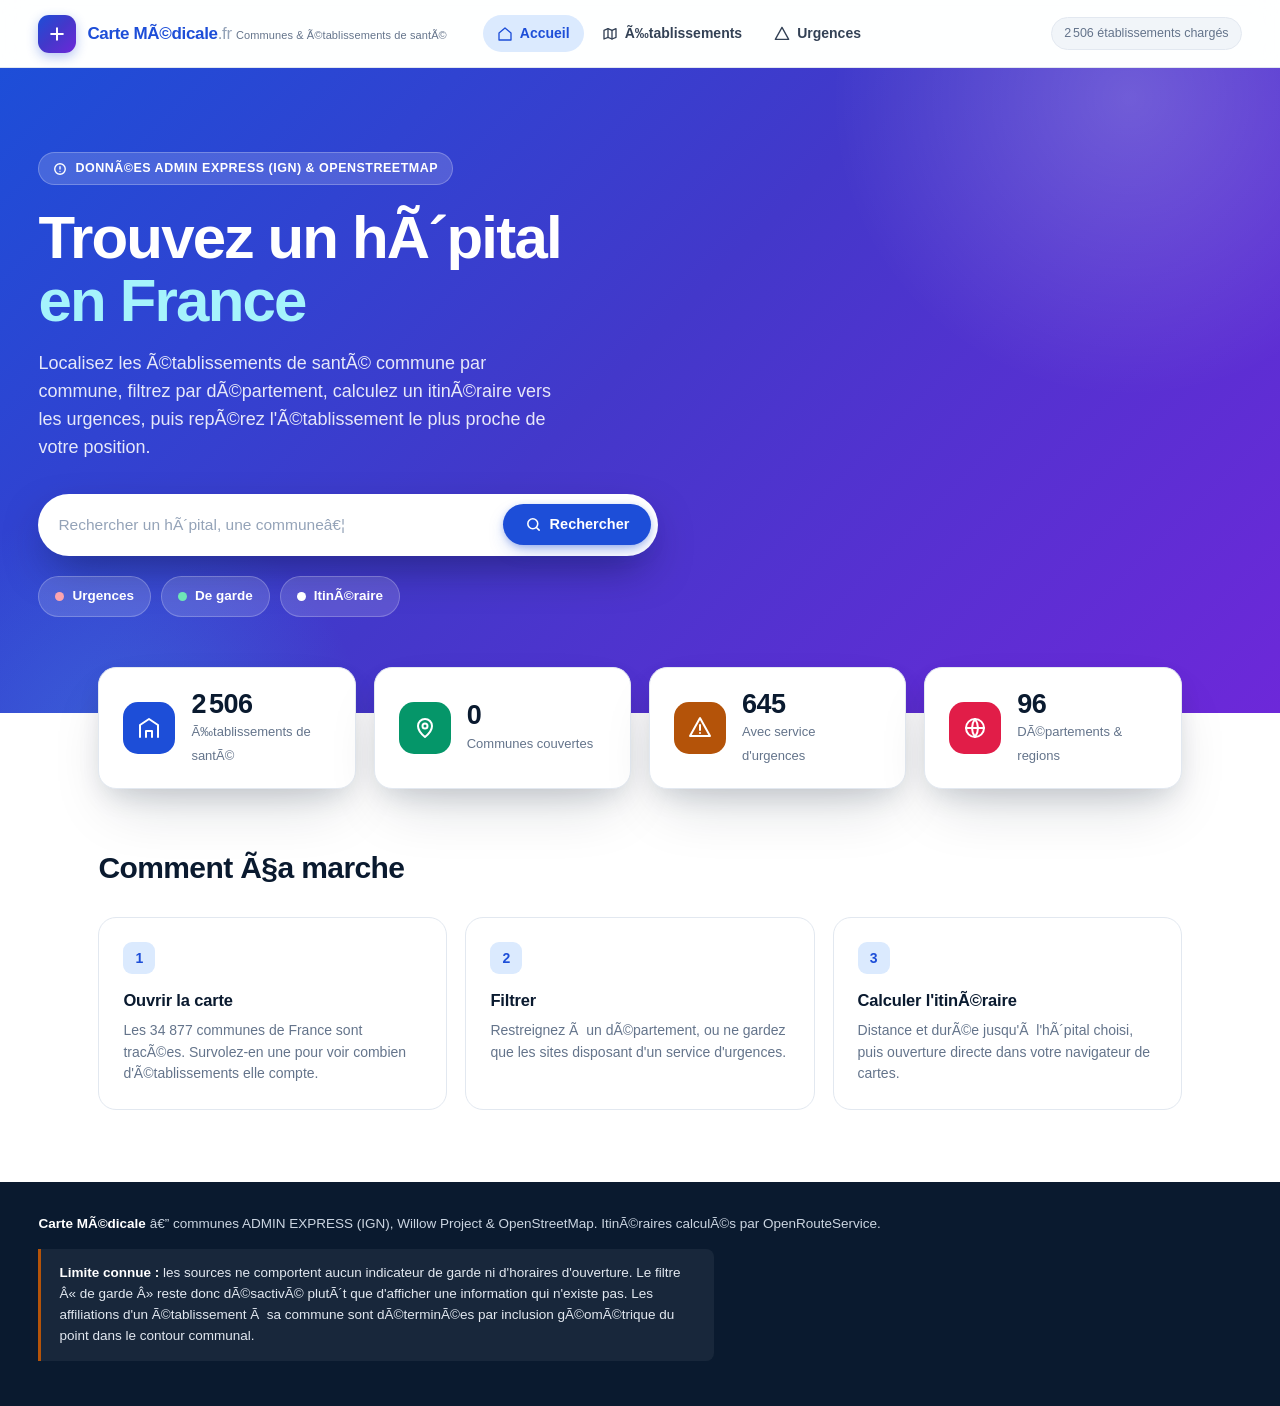
==== commit 802c0aa7: "\Robustesse : cache-busting des assets et nouvelle tentative de chargement"" ====
--- a/html/index.html
+++ b/html/index.html
@@ -1,16 +1,16 @@
-<!DOCTYPE html>
+﻿<!DOCTYPE html>
 <html lang="fr">
 <head>
 <meta charset="utf-8">
 <meta name="viewport" content="width=device-width, initial-scale=1, viewport-fit=cover">
-<meta name="description" content="Trouvez un hôpital, une clinique ou un service d'urgences en France. Carte interactive des 34 877 communes, itinéraire et établissement le plus proche.">
+<meta name="description" content="Trouvez un hÃ´pital, une clinique ou un service d'urgences en France. Carte interactive des 34 877 communes, itinÃ©raire et Ã©tablissement le plus proche.">
 <meta name="theme-color" content="#1d4ed8">
-<title>Carte Médicale — Trouvez un hôpital en France</title>
+<title>Carte MÃ©dicale â€” Trouvez un hÃ´pital en France</title>
 <link rel="preconnect" href="https://tile.openstreetmap.org">
-<link rel="stylesheet" href="../vendor/leaflet.css">
-<link rel="stylesheet" href="../vendor/MarkerCluster.css">
-<link rel="stylesheet" href="../vendor/MarkerCluster.Default.css">
-<link rel="stylesheet" href="../css/carte-medicale.css">
+<link rel="stylesheet" href="../vendor/leaflet.css?v=20261028"">
+<link rel="stylesheet" href="../vendor/MarkerCluster.css?v=20261028"">
+<link rel="stylesheet" href="../vendor/MarkerCluster.Default.css?v=20261028"">
+<link rel="stylesheet" href="../css/carte-medicale.css?v=20261028"">
 </head>
 <body>
 
@@ -25,8 +25,8 @@
       </svg>
     </span>
     <span>
-      <span class="marque-nom">Carte Médicale<span>.fr</span></span>
-      <span class="marque-sous">Communes &amp; établissements de santé</span>
+      <span class="marque-nom">Carte MÃ©dicale<span>.fr</span></span>
+      <span class="marque-sous">Communes &amp; Ã©tablissements de santÃ©</span>
     </span>
   </a>
 
@@ -37,7 +37,7 @@
     </a>
     <a href="#" data-aller-carte data-vue="carte">
       <svg viewBox="0 0 24 24" fill="none" stroke="currentColor" stroke-width="2" stroke-linecap="round" stroke-linejoin="round"><path d="M9 4 3 6.5v13L9 17l6 2.5 6-2.5v-13L15 6.5z"/><path d="M9 4v13M15 6.5v13"/></svg>
-      Établissements
+      Ã‰tablissements
     </a>
     <button type="button" data-aller-carte data-ouvrir-urgences>
       <svg viewBox="0 0 24 24" fill="none" stroke="currentColor" stroke-width="2" stroke-linecap="round" stroke-linejoin="round"><path d="M12 2 2 20h20z"/></svg>
@@ -45,20 +45,20 @@
     </button>
   </nav>
 
-  <!-- Emplacement d'accueil : le champ de recherche y est posé au départ -->
+  <!-- Emplacement d'accueil : le champ de recherche y est posÃ© au dÃ©part -->
   <span id="slot-recherche-hero" class="recherche-bloc-slot"></span>
 
-  <!-- Emplacement de la carte : le même champ y est déplacé -->
+  <!-- Emplacement de la carte : le mÃªme champ y est dÃ©placÃ© -->
   <span id="slot-recherche-carte" class="recherche-bloc-slot"></span>
 
   <div class="bandeau-droite">
-    <span id="etat-donnees" class="etat-donnees" role="status" aria-live="polite">Chargement…</span>
+    <span id="etat-donnees" class="etat-donnees" role="status" aria-live="polite">Chargementâ€¦</span>
   </div>
 </header>
 
 <style>
 /* Le conteneur du champ de recherche n'a pas de mise en forme propre :
-   c'est `.recherche-bloc` qui est stylé, où qu'il soit posé. */
+   c'est `.recherche-bloc` qui est stylÃ©, oÃ¹ qu'il soit posÃ©. */
 .recherche-bloc-slot { flex: 1; min-width: 0; display: flex; }
 .recherche-bloc-slot:empty { display: none; }
 .bandeau .recherche-bloc-slot { flex: 1; max-width: 460px; }
@@ -68,32 +68,32 @@
 </style>
 
 <!-- ================================================================== -->
-<!-- Vue 1 — Accueil                                                     -->
+<!-- Vue 1 â€” Accueil                                                     -->
 <!-- ================================================================== -->
 <main id="vue-accueil" class="accueil">
 
   <section class="heros">
     <span class="heros-eyebrow">
       <svg width="14" height="14" viewBox="0 0 24 24" fill="none" stroke="currentColor" stroke-width="2.4" stroke-linecap="round" stroke-linejoin="round"><circle cx="12" cy="12" r="9"/><path d="M12 8v4M12 16h.01"/></svg>
-      Données ADMIN EXPRESS (IGN) &amp; OpenStreetMap
+      DonnÃ©es ADMIN EXPRESS (IGN) &amp; OpenStreetMap
     </span>
 
-    <h1>Trouvez un hôpital <em>en France</em></h1>
+    <h1>Trouvez un hÃ´pital <em>en France</em></h1>
     <p class="lede">
-      Localisez les établissements de santé commune par commune, filtrez par
-      département, calculez un itinéraire vers les urgences, puis repérez
-      l'établissement le plus proche de votre position.
+      Localisez les Ã©tablissements de santÃ© commune par commune, filtrez par
+      dÃ©partement, calculez un itinÃ©raire vers les urgences, puis repÃ©rez
+      l'Ã©tablissement le plus proche de votre position.
     </p>
 
-    <!-- Bloc de recherche : déplacé dans l'en-tête quand la carte s'ouvre -->
+    <!-- Bloc de recherche : dÃ©placÃ© dans l'en-tÃªte quand la carte s'ouvre -->
     <div class="heros-recherche" id="rangee-recherche">
       <span id="slot-recherche" class="slot-recherche">
         <span class="recherche-bloc" id="bloc-recherche">
-          <label for="recherche" class="vh">Rechercher un établissement ou une commune</label>
+          <label for="recherche" class="vh">Rechercher un Ã©tablissement ou une commune</label>
           <input id="recherche" type="search" autocomplete="off" role="combobox"
                  aria-expanded="false" aria-controls="resultats" aria-autocomplete="list"
-                 placeholder="Rechercher un hôpital, une commune…">
-          <div id="resultats" class="resultats" role="listbox" aria-label="Résultats de recherche"></div>
+                 placeholder="Rechercher un hÃ´pital, une communeâ€¦">
+          <div id="resultats" class="resultats" role="listbox" aria-label="RÃ©sultats de recherche"></div>
         </span>
       </span>
       <button type="button" class="btn btn--primaire" data-aller-carte data-lancer-recherche>
@@ -107,23 +107,23 @@
         <span class="pastille"></span> Urgences
       </button>
       <button type="button" class="puce puce--garde" id="puce-garde" aria-pressed="false"
-              title="Aucun champ de garde dans les données sources">
+              title="Aucun champ de garde dans les donnÃ©es sources">
         <span class="pastille"></span> De garde
       </button>
       <button type="button" class="puce" data-aller-carte>
-        <span class="pastille"></span> Itinéraire
+        <span class="pastille"></span> ItinÃ©raire
       </button>
     </div>
   </section>
 
-  <section class="chiffres" aria-label="Chiffres clés">
+  <section class="chiffres" aria-label="Chiffres clÃ©s">
     <article class="carte-chiffre">
       <span class="pastille pastille--bleu" aria-hidden="true">
         <svg viewBox="0 0 24 24" fill="none" stroke="currentColor" stroke-width="2" stroke-linecap="round" stroke-linejoin="round"><path d="M3 21V9l9-6 9 6v12"/><path d="M9 21v-6h6v6"/></svg>
       </span>
       <div>
-        <b id="stat-hero-etablissements">—</b>
-        <span>Établissements de santé</span>
+        <b id="stat-hero-etablissements">â€”</b>
+        <span>Ã‰tablissements de santÃ©</span>
       </div>
     </article>
 
@@ -132,7 +132,7 @@
         <svg viewBox="0 0 24 24" fill="none" stroke="currentColor" stroke-width="2" stroke-linecap="round" stroke-linejoin="round"><path d="M12 21s-7-5.7-7-11a7 7 0 1 1 14 0c0 5.3-7 11-7 11z"/><circle cx="12" cy="10" r="2.5"/></svg>
       </span>
       <div>
-        <b id="stat-hero-communes">—</b>
+        <b id="stat-hero-communes">â€”</b>
         <span>Communes couvertes</span>
       </div>
     </article>
@@ -142,7 +142,7 @@
         <svg viewBox="0 0 24 24" fill="none" stroke="currentColor" stroke-width="2" stroke-linecap="round" stroke-linejoin="round"><path d="M12 2 2 20h20z"/><path d="M12 9v5M12 17h.01"/></svg>
       </span>
       <div>
-        <b id="stat-hero-urgences">—</b>
+        <b id="stat-hero-urgences">â€”</b>
         <span>Avec service d'urgences</span>
       </div>
     </article>
@@ -152,54 +152,54 @@
         <svg viewBox="0 0 24 24" fill="none" stroke="currentColor" stroke-width="2" stroke-linecap="round" stroke-linejoin="round"><circle cx="12" cy="12" r="9"/><path d="M3 12h18M12 3a15 15 0 0 1 0 18 15 15 0 0 1 0-18"/></svg>
       </span>
       <div>
-        <b id="stat-hero-departements">—</b>
-        <span>Départements &amp; regions</span>
+        <b id="stat-hero-departements">â€”</b>
+        <span>DÃ©partements &amp; regions</span>
       </div>
     </article>
   </section>
 
   <section class="parcours">
-    <h2>Comment ça marche</h2>
+    <h2>Comment Ã§a marche</h2>
     <div class="parcours-grille">
       <a class="etape" href="#" data-aller-carte>
         <span class="num">1</span>
         <h3>Ouvrir la carte</h3>
-        <p>Les 34 877 communes de France sont tracées. Survolez-en une pour voir
-           combien d'établissements elle compte.</p>
+        <p>Les 34 877 communes de France sont tracÃ©es. Survolez-en une pour voir
+           combien d'Ã©tablissements elle compte.</p>
       </a>
       <a class="etape" href="#" data-aller-carte>
         <span class="num">2</span>
         <h3>Filtrer</h3>
-        <p>Restreignez à un département, ou ne gardez que les sites disposant
+        <p>Restreignez Ã  un dÃ©partement, ou ne gardez que les sites disposant
            d'un service d'urgences.</p>
       </a>
       <a class="etape" href="#" data-aller-carte>
         <span class="num">3</span>
-        <h3>Calculer l'itinéraire</h3>
-        <p>Distance et durée jusqu'à l'hôpital choisi, puis ouverture
+        <h3>Calculer l'itinÃ©raire</h3>
+        <p>Distance et durÃ©e jusqu'Ã  l'hÃ´pital choisi, puis ouverture
            directe dans votre navigateur de cartes.</p>
       </a>
     </div>
   </section>
 
   <footer class="pied">
-    <strong>Carte Médicale</strong> — communes ADMIN EXPRESS (IGN), Willow Project
-    &amp; OpenStreetMap. Itinéraires calculés par OpenRouteService.
+    <strong>Carte MÃ©dicale</strong> â€” communes ADMIN EXPRESS (IGN), Willow Project
+    &amp; OpenStreetMap. ItinÃ©raires calculÃ©s par OpenRouteService.
     <p class="limite">
       <strong>Limite connue :</strong> les sources ne comportent aucun indicateur
-      de garde ni d'horaires d'ouverture. Le filtre « de garde » reste donc
-      désactivé plutôt que d'afficher une information qui n'existe pas. Les
-      affiliations d'un établissement à sa commune sont déterminées par
-      inclusion géométrique du point dans le contour communal.
+      de garde ni d'horaires d'ouverture. Le filtre Â« de garde Â» reste donc
+      dÃ©sactivÃ© plutÃ´t que d'afficher une information qui n'existe pas. Les
+      affiliations d'un Ã©tablissement Ã  sa commune sont dÃ©terminÃ©es par
+      inclusion gÃ©omÃ©trique du point dans le contour communal.
     </p>
   </footer>
 </main>
 
 <!-- ================================================================== -->
-<!-- Vue 2 — Carte                                                       -->
+<!-- Vue 2 â€” Carte                                                       -->
 <!-- ================================================================== -->
 <div id="vue-carte" class="vue-carte" hidden>
-  <div id="carte" role="application" aria-label="Carte interactive des établissements de santé"></div>
+  <div id="carte" role="application" aria-label="Carte interactive des Ã©tablissements de santÃ©"></div>
   <div class="voile" aria-hidden="true"></div>
 
   <!-- Panneau Filtres -->
@@ -214,31 +214,31 @@
 
     <div class="flotant-corps">
       <div class="champ">
-        <label for="filtre-departement">Département</label>
+        <label for="filtre-departement">DÃ©partement</label>
         <select id="filtre-departement">
-          <option value="">Tous les départements</option>
+          <option value="">Tous les dÃ©partements</option>
         </select>
       </div>
 
       <hr class="separateur">
 
       <div class="champ">
-        <label id="label-type">Type d'établissement</label>
+        <label id="label-type">Type d'Ã©tablissement</label>
         <div role="group" aria-labelledby="label-type">
           <label class="case">
             <input type="checkbox" id="filtre-type-tous" checked>
-            <span class="texte">Tous les établissements</span>
+            <span class="texte">Tous les Ã©tablissements</span>
           </label>
           <label class="case">
             <input type="checkbox" id="filtre-type-urgences">
             <span class="texte">Avec service d'urgences
-              <span class="note">Établissements déclarant « yes » ou « limited »</span>
+              <span class="note">Ã‰tablissements dÃ©clarant Â« yes Â» ou Â« limited Â»</span>
             </span>
           </label>
           <label class="case desactive" id="case-garde">
             <input type="checkbox" id="filtre-type-garde" disabled>
             <span class="texte">De garde
-              <span class="note">Aucune donnée de garde dans les sources</span>
+              <span class="note">Aucune donnÃ©e de garde dans les sources</span>
             </span>
           </label>
         </div>
@@ -252,35 +252,35 @@
       </button>
       <button type="button" class="lien-discret" id="btn-reinitialiser">
         <svg viewBox="0 0 24 24" fill="none" stroke="currentColor" stroke-width="2.2" stroke-linecap="round" stroke-linejoin="round"><path d="M3 12a9 9 0 1 0 3-6.7"/><path d="M3 4v5h5"/></svg>
-        Réinitialiser
+        RÃ©initialiser
       </button>
 
       <p class="resume-filtre" id="resume-filtre" role="status" aria-live="polite"></p>
 
-      <!-- Légende de la rampe. Elle vit dans le panneau Filtres : c'est le
-           seul endroit où la couleur a besoin d'être expliquée, et cela évite
-           un cinquième bloc flottant qui concurrencerait la carte. -->
+      <!-- LÃ©gende de la rampe. Elle vit dans le panneau Filtres : c'est le
+           seul endroit oÃ¹ la couleur a besoin d'Ãªtre expliquÃ©e, et cela Ã©vite
+           un cinquiÃ¨me bloc flottant qui concurrencerait la carte. -->
       <div class="legende-carte" id="legende-carte">
-        <h2>Établissements par commune</h2>
+        <h2>Ã‰tablissements par commune</h2>
         <ul id="legende-classes"></ul>
-        <p class="legende-note">En gris : les communes hors du département filtré.</p>
+        <p class="legende-note">En gris : les communes hors du dÃ©partement filtrÃ©.</p>
       </div>
     </div>
   </section>
 
-  <!-- Panneau Itinéraire -->
-  <section class="flotant flotant--route" id="flotant-route" aria-label="Calcul d'itinéraire">
+  <!-- Panneau ItinÃ©raire -->
+  <section class="flotant flotant--route" id="flotant-route" aria-label="Calcul d'itinÃ©raire">
     <header class="flotant-entete">
       <span class="glyphe" aria-hidden="true">
         <svg viewBox="0 0 24 24" fill="none" stroke="currentColor" stroke-width="2.2" stroke-linecap="round" stroke-linejoin="round"><circle cx="6" cy="19" r="2.5"/><circle cx="18" cy="5" r="2.5"/><path d="M8.5 19h6a4 4 0 0 0 0-8h-5a4 4 0 0 1 0-8h6"/></svg>
       </span>
-      <h2>Calcul d'itinéraire</h2>
-      <button type="button" class="fermer" data-masquer="route" aria-label="Fermer le panneau Itinéraire">&times;</button>
+      <h2>Calcul d'itinÃ©raire</h2>
+      <button type="button" class="fermer" data-masquer="route" aria-label="Fermer le panneau ItinÃ©raire">&times;</button>
     </header>
 
     <div class="flotant-corps">
       <div class="champ">
-        <label for="route-depart">Point de départ</label>
+        <label for="route-depart">Point de dÃ©part</label>
         <select id="route-depart">
           <option value="">Ma position</option>
         </select>
@@ -289,13 +289,13 @@
       <div class="champ">
         <label for="route-destination">Destination</label>
         <select id="route-destination">
-          <option value="">Choisir un établissement…</option>
+          <option value="">Choisir un Ã©tablissementâ€¦</option>
         </select>
       </div>
 
       <button type="button" class="btn btn--primaire btn--bloc" id="btn-route">
         <svg viewBox="0 0 24 24" fill="none" stroke="currentColor" stroke-width="2.2" stroke-linecap="round" stroke-linejoin="round"><path d="m9 20-6-3V4l6 3"/><path d="m15 4 6 3v13l-6-3"/><path d="M9 7v13M15 7v13"/></svg>
-        Calculer l'itinéraire
+        Calculer l'itinÃ©raire
       </button>
 
       <div class="resultat-route" id="route-resultat" hidden>
@@ -304,12 +304,12 @@
             <svg viewBox="0 0 24 24" fill="none" stroke="currentColor" stroke-width="2" stroke-linecap="round" stroke-linejoin="round"><path d="M4 17 9 12l4 3 7-9"/><path d="M17 6h3v3"/></svg>
             Distance
           </dt>
-          <dd id="route-distance">—</dd>
+          <dd id="route-distance">â€”</dd>
           <dt>
             <svg viewBox="0 0 24 24" fill="none" stroke="currentColor" stroke-width="2" stroke-linecap="round" stroke-linejoin="round"><circle cx="12" cy="12" r="9"/><path d="M12 7v5l3.5 2"/></svg>
-            Durée estimée
+            DurÃ©e estimÃ©e
           </dt>
-          <dd id="route-duree">—</dd>
+          <dd id="route-duree">â€”</dd>
         </dl>
         <a class="btn btn--succes btn--bloc" id="route-google" href="#" target="_blank" rel="noopener noreferrer">
           <svg viewBox="0 0 24 24" fill="none" stroke="currentColor" stroke-width="2.2" stroke-linecap="round" stroke-linejoin="round"><path d="M14 3h7v7"/><path d="M10 14 21 3"/><path d="M21 14v5a2 2 0 0 1-2 2H5a2 2 0 0 1-2-2V5a2 2 0 0 1 2-2h5"/></svg>
@@ -319,14 +319,14 @@
     </div>
   </section>
 
-  <!-- Liste des établissements -->
-  <section class="flotant flotant--liste" aria-label="Liste des établissements">
-    <p class="compteur" id="compteur-filtre" role="status" aria-live="polite">—</p>
+  <!-- Liste des Ã©tablissements -->
+  <section class="flotant flotant--liste" aria-label="Liste des Ã©tablissements">
+    <p class="compteur" id="compteur-filtre" role="status" aria-live="polite">â€”</p>
     <div class="liste" id="liste-hopitaux"></div>
   </section>
 
   <!-- Filtres rapides -->
-  <div class="filtres-rapides" id="filtres" role="group" aria-label="Filtrer les établissements">
+  <div class="filtres-rapides" id="filtres" role="group" aria-label="Filtrer les Ã©tablissements">
     <button type="button" data-filtre="tous" class="actif" aria-pressed="true">
       <span class="pastille"></span> Tous
     </button>
@@ -334,7 +334,7 @@
       <span class="pastille"></span> Urgences
     </button>
     <button type="button" data-filtre="garde" aria-pressed="false" disabled
-            title="Aucun champ de garde dans les données sources">
+            title="Aucun champ de garde dans les donnÃ©es sources">
       <span class="pastille"></span> De garde
     </button>
   </div>
@@ -342,7 +342,7 @@
   <div class="bouton-position">
     <button type="button" class="btn btn--primaire btn--proche" id="btn-position">
       <svg viewBox="0 0 24 24" fill="none" stroke="currentColor" stroke-width="2.2" stroke-linecap="round" stroke-linejoin="round"><circle cx="12" cy="12" r="3.5"/><circle cx="12" cy="12" r="8"/><path d="M12 1v3M12 20v3M1 12h3M20 12h3"/></svg>
-      Hôpital le plus proche
+      HÃ´pital le plus proche
     </button>
   </div>
 
@@ -350,27 +350,27 @@
     <button type="button" class="controle" id="zoom-plus" aria-label="Zoomer">
       <svg viewBox="0 0 24 24" fill="none" stroke="currentColor" stroke-width="2.4" stroke-linecap="round"><path d="M12 5v14M5 12h14"/></svg>
     </button>
-    <button type="button" class="controle" id="zoom-moins" aria-label="Dézoomer">
+    <button type="button" class="controle" id="zoom-moins" aria-label="DÃ©zoomer">
       <svg viewBox="0 0 24 24" fill="none" stroke="currentColor" stroke-width="2.4" stroke-linecap="round"><path d="M5 12h14"/></svg>
     </button>
-    <button type="button" class="controle" id="recentre" aria-label="Revenir à la vue d'ensemble de la France">
+    <button type="button" class="controle" id="recentre" aria-label="Revenir Ã  la vue d'ensemble de la France">
       <svg viewBox="0 0 24 24" fill="none" stroke="currentColor" stroke-width="2.2" stroke-linecap="round" stroke-linejoin="round"><circle cx="12" cy="12" r="9"/><circle cx="12" cy="12" r="2.5"/></svg>
     </button>
     <button type="button" class="controle" id="btn-fond" aria-pressed="true"
-            title="Fond de carte sobre — cliquer pour le fond détaillé">
+            title="Fond de carte sobre â€” cliquer pour le fond dÃ©taillÃ©">
       <svg viewBox="0 0 24 24" fill="none" stroke="currentColor" stroke-width="2" stroke-linecap="round" stroke-linejoin="round"><path d="M3 6.5 9 4l6 2.5L21 4v13.5L15 20l-6-2.5L3 20z"/><path d="M9 4v13.5M15 6.5V20"/></svg>
     </button>
   </div>
 
   <div id="infobulle" aria-hidden="true"></div>
 
-  <!-- Fiches générées par ui.js -->
-  <section id="panneau-proche" class="volet" aria-label="Établissement le plus proche" aria-live="polite"></section>
-  <section id="panneau-itineraire" class="volet" aria-label="Itinéraire"></section>
-  <section id="fiche-hopital" class="volet" aria-label="Fiche de l'établissement"></section>
+  <!-- Fiches gÃ©nÃ©rÃ©es par ui.js -->
+  <section id="panneau-proche" class="volet" aria-label="Ã‰tablissement le plus proche" aria-live="polite"></section>
+  <section id="panneau-itineraire" class="volet" aria-label="ItinÃ©raire"></section>
+  <section id="fiche-hopital" class="volet" aria-label="Fiche de l'Ã©tablissement"></section>
   <section id="fiche-commune" class="volet" aria-label="Fiche de la commune"></section>
 
-  <!-- Sélecteur de rayon, masqué : la distance se règle dans la liste -->
+  <!-- SÃ©lecteur de rayon, masquÃ© : la distance se rÃ¨gle dans la liste -->
   <div class="vh">
     <label for="rayon">Rayon de recherche</label>
     <select id="rayon">
@@ -388,16 +388,16 @@
 
 <div id="chargement" role="status" aria-live="polite">
   <div class="squelette" aria-hidden="true"></div>
-  <div id="chargement-texte">Chargement des établissements de santé…</div>
+  <div id="chargement-texte">Chargement des Ã©tablissements de santÃ©â€¦</div>
 </div>
 
-<script src="../vendor/leaflet.js"></script>
-<script src="../vendor/leaflet.markercluster.js"></script>
-<script src="../js/data-manager.js"></script>
-<script src="../js/routing.js"></script>
-<script src="../js/map-view.js"></script>
-<script src="../js/ui.js"></script>
-<script src="../js/parcours.js"></script>
-<script src="../js/app.js"></script>
+<script src="../vendor/leaflet.js?v=20261028""></script>
+<script src="../vendor/leaflet.markercluster.js?v=20261028""></script>
+<script src="../js/data-manager.js?v=20261028""></script>
+<script src="../js/routing.js?v=20261028""></script>
+<script src="../js/map-view.js?v=20261028""></script>
+<script src="../js/ui.js?v=20261028""></script>
+<script src="../js/parcours.js?v=20261028""></script>
+<script src="../js/app.js?v=20261028""></script>
 </body>
-</html>+</html>
